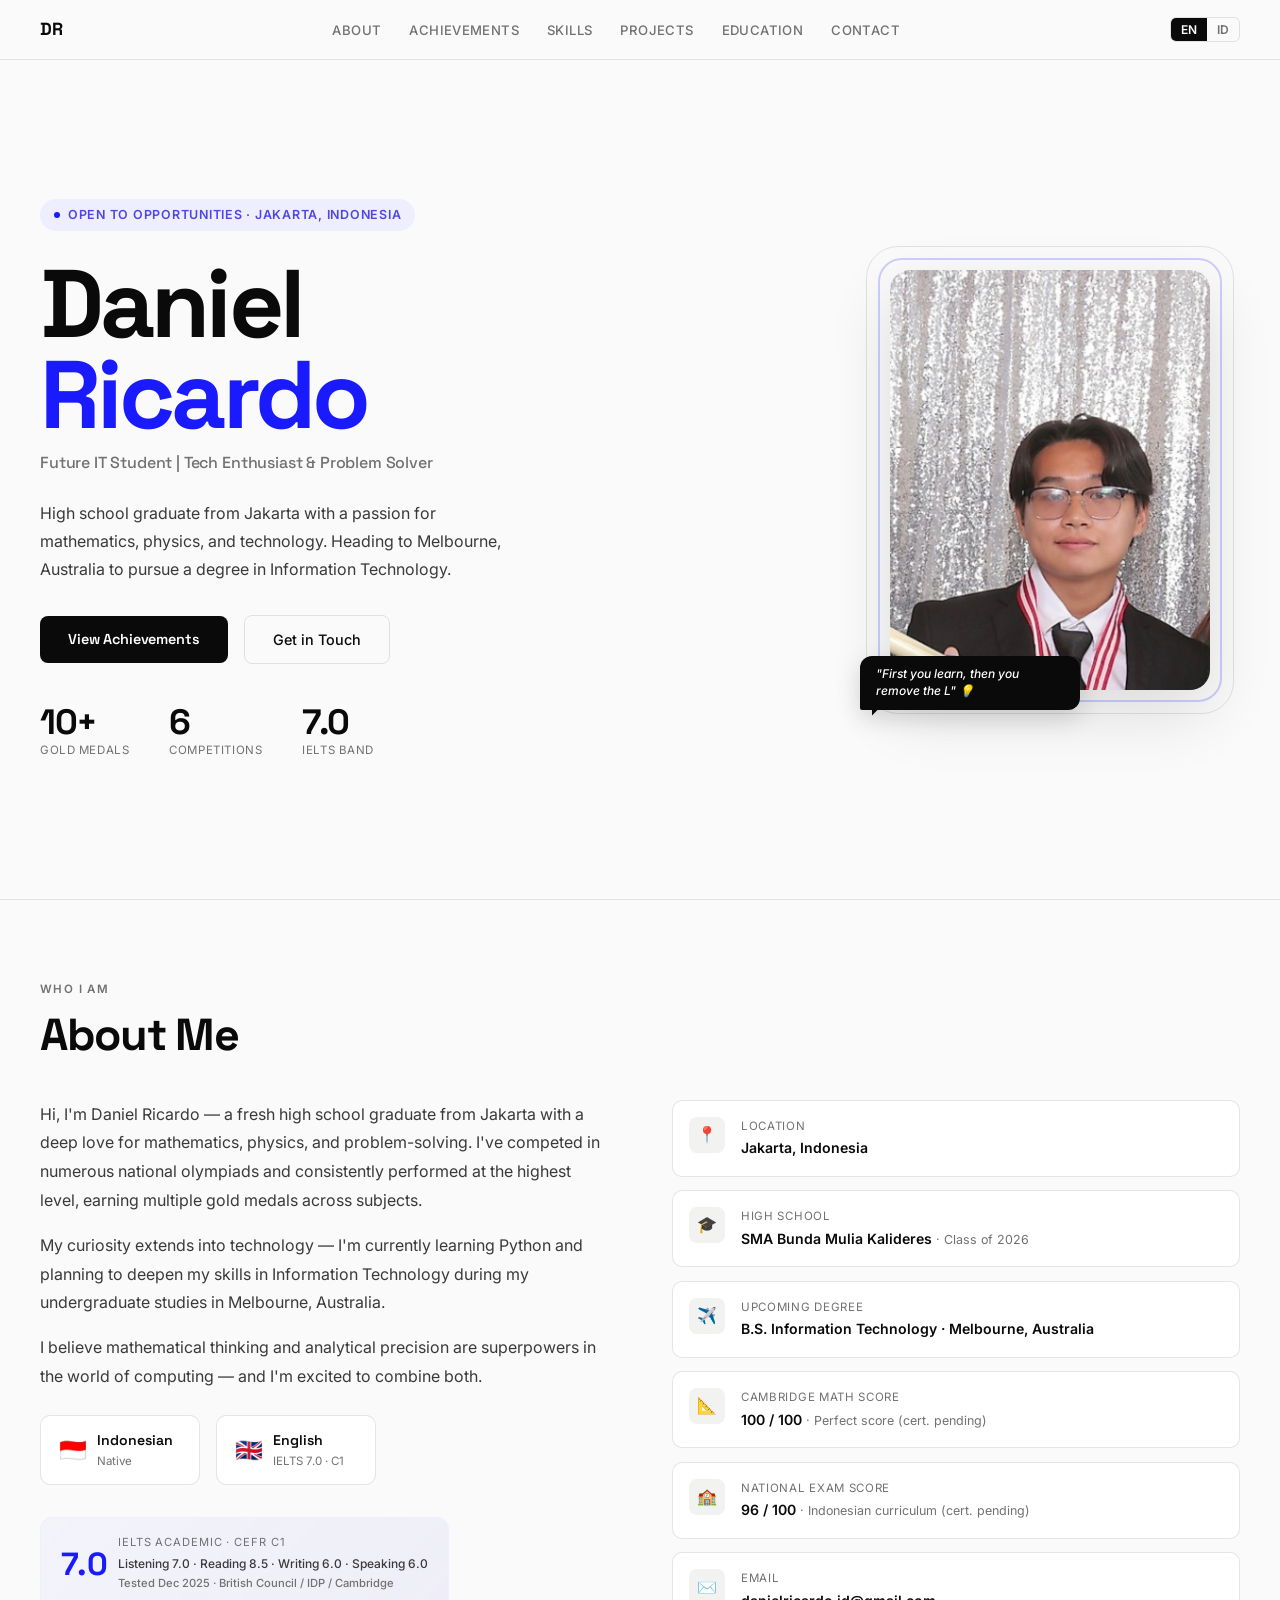
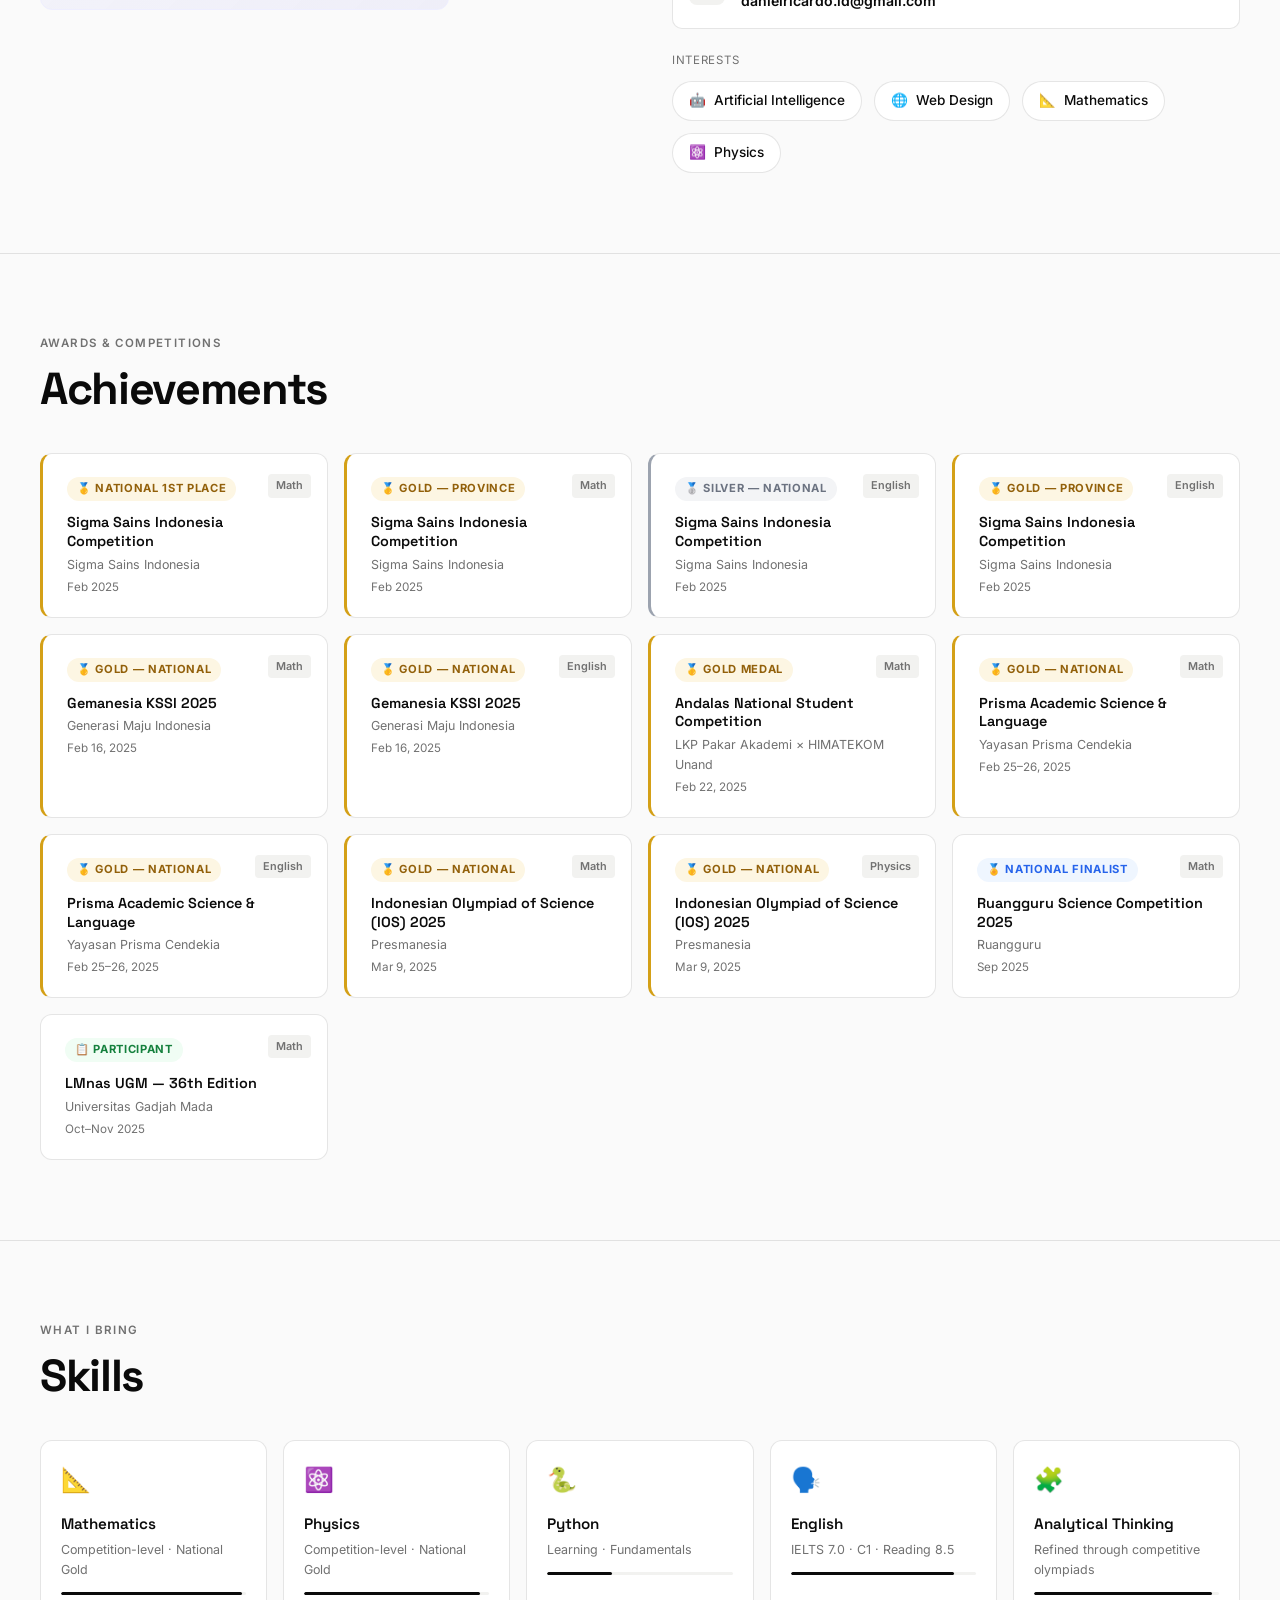
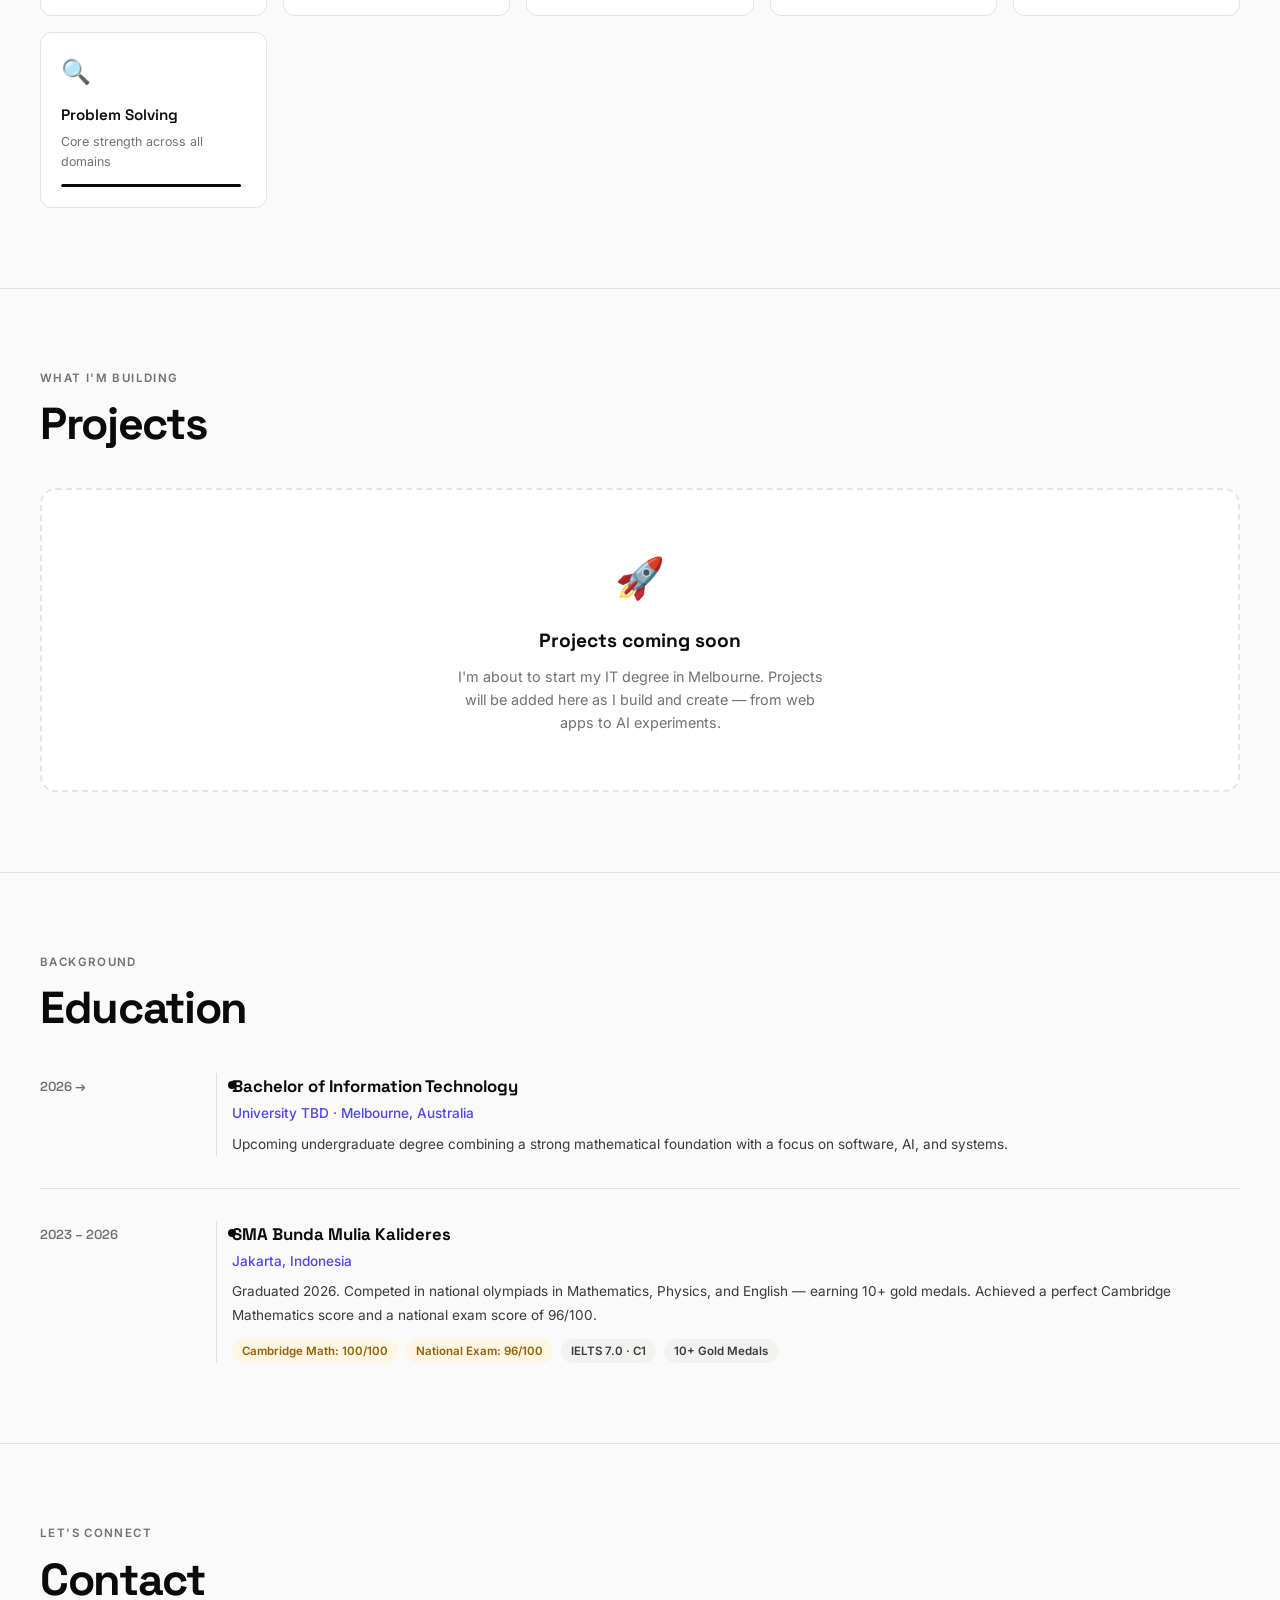
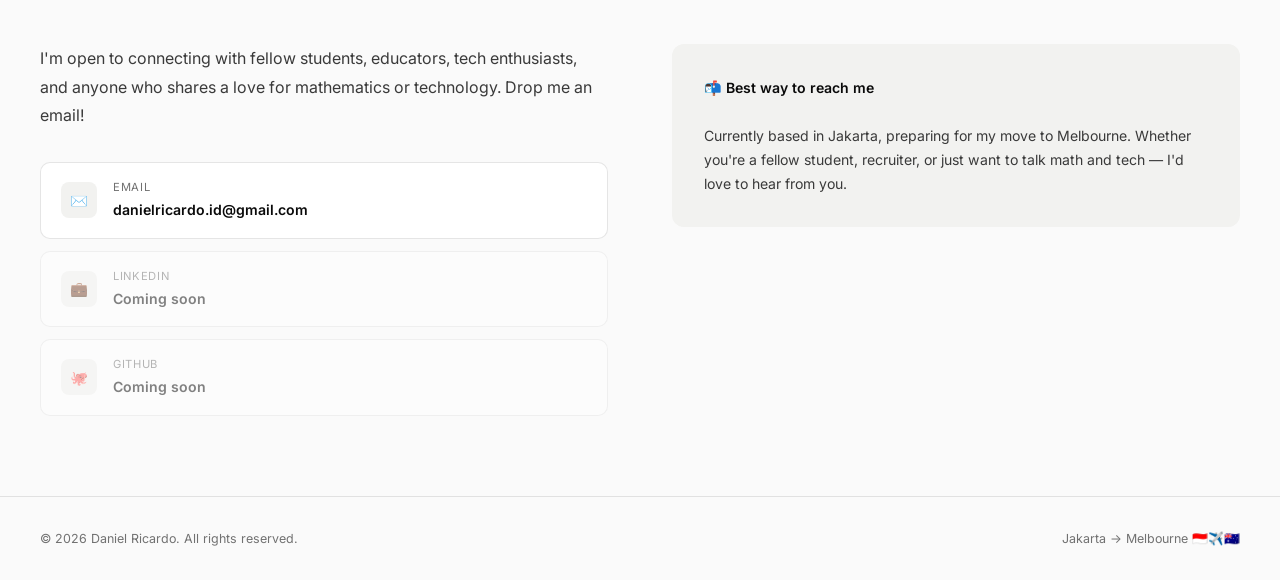
==== index.html @ 6e15fc08 "Add files via upload" ====
<!DOCTYPE html>
<html lang="en">
<head>
<meta charset="UTF-8"/>
<meta name="viewport" content="width=device-width, initial-scale=1.0"/>
<title>Daniel Ricardo — Portfolio</title>
<link href="https://fonts.googleapis.com/css2?family=Space+Grotesk:wght@400;500;600;700&family=Inter:wght@300;400;500&display=swap" rel="stylesheet"/>
<style>
*{margin:0;padding:0;box-sizing:border-box}
:root{
  --ink:#0a0a0a;--ink2:#3a3a3a;--ink3:#717171;
  --bg:#fafafa;--surface:#ffffff;--surface2:#f2f2f0;
  --accent:#1a1aff;--accent2:#4f46e5;--accent-light:#eeeeff;
  --gold:#d4a017;--gold-light:#fdf6e3;
  --border:rgba(0,0,0,0.1);
  --ff-display:"Space Grotesk",sans-serif;
  --ff-body:"Inter",sans-serif;
}
html{scroll-behavior:smooth}
body{font-family:var(--ff-body);background:var(--bg);color:var(--ink);line-height:1.6;overflow-x:hidden}
nav{position:sticky;top:0;z-index:100;background:rgba(250,250,250,0.92);backdrop-filter:blur(12px);border-bottom:1px solid var(--border);display:flex;align-items:center;justify-content:space-between;padding:0 2.5rem;height:60px;}
.nav-brand{font-family:var(--ff-display);font-weight:700;font-size:1.1rem;letter-spacing:-0.02em;color:var(--ink)}
.nav-links{display:flex;gap:1.75rem;list-style:none}
.nav-links a{font-size:0.82rem;font-weight:500;color:var(--ink3);text-decoration:none;letter-spacing:0.03em;text-transform:uppercase;transition:color .2s}
.nav-links a:hover{color:var(--accent)}
.lang-toggle{display:flex;border:1px solid var(--border);border-radius:6px;overflow:hidden}
.lang-btn{padding:4px 10px;font-size:0.75rem;font-weight:600;cursor:pointer;border:none;background:transparent;color:var(--ink3);transition:all .2s;font-family:var(--ff-body)}
.lang-btn.active{background:var(--ink);color:#fff}
.hero{min-height:calc(100vh - 60px);display:grid;grid-template-columns:1fr 380px;align-items:center;gap:4rem;padding:4rem 2.5rem;border-bottom:1px solid var(--border);position:relative;overflow:hidden;}
.hero-left{display:flex;flex-direction:column;justify-content:center}
.hero-tag{display:inline-flex;align-items:center;gap:8px;background:var(--accent-light);color:var(--accent2);font-size:0.78rem;font-weight:600;letter-spacing:0.06em;text-transform:uppercase;padding:6px 14px;border-radius:100px;margin-bottom:1.75rem;width:fit-content;}
.hero-tag::before{content:"";width:6px;height:6px;background:var(--accent);border-radius:50%}
h1.hero-name{font-family:var(--ff-display);font-weight:700;font-size:clamp(3rem,8vw,6rem);line-height:0.95;letter-spacing:-0.04em;color:var(--ink);margin-bottom:0.5rem;}
h1.hero-name span{color:var(--accent)}
.hero-tagline{font-family:var(--ff-display);font-size:1rem;font-weight:500;color:var(--ink3);margin-bottom:1.5rem;letter-spacing:-0.01em;}
.hero-desc{max-width:480px;font-size:1rem;color:var(--ink2);line-height:1.75;margin-bottom:2rem}
.hero-cta{display:flex;gap:1rem;flex-wrap:wrap;align-items:center;margin-bottom:2.5rem}
.btn-primary{background:var(--ink);color:#fff;padding:12px 28px;border-radius:8px;text-decoration:none;font-weight:600;font-size:0.9rem;font-family:var(--ff-display);letter-spacing:-0.01em;transition:all .2s;}
.btn-primary:hover{background:var(--accent);transform:translateY(-1px)}
.btn-ghost{color:var(--ink);padding:12px 28px;border-radius:8px;text-decoration:none;font-weight:500;font-size:0.9rem;border:1px solid var(--border);transition:all .2s;}
.btn-ghost:hover{border-color:var(--ink);transform:translateY(-1px)}
.hero-stats{display:flex;gap:2.5rem}
.stat-num{font-family:var(--ff-display);font-size:2.2rem;font-weight:700;letter-spacing:-0.04em;line-height:1;color:var(--ink)}
.stat-label{font-size:0.72rem;color:var(--ink3);letter-spacing:0.05em;text-transform:uppercase;margin-top:2px}
.hero-right{display:flex;justify-content:center;align-items:center}
.hero-photo-wrap{position:relative;width:320px;height:420px;}
.hero-photo-wrap::before{content:"";position:absolute;inset:-12px;border:2px solid var(--accent);border-radius:24px;opacity:0.2;}
.hero-photo-wrap::after{content:"";position:absolute;inset:-24px;border:1px solid var(--border);border-radius:32px;}
.hero-photo{width:100%;height:100%;object-fit:cover;object-position:center top;border-radius:20px;display:block;box-shadow:0 24px 64px rgba(0,0,0,0.12);}
.fun-fact-bubble{position:absolute;bottom:-20px;left:-30px;background:var(--ink);color:#fff;font-size:0.75rem;font-weight:500;font-style:italic;padding:10px 16px;border-radius:12px;border-bottom-left-radius:2px;max-width:220px;line-height:1.4;box-shadow:0 8px 24px rgba(0,0,0,0.15);z-index:2;}
.fun-fact-bubble::after{content:"";position:absolute;bottom:-6px;left:12px;width:12px;height:12px;background:var(--ink);clip-path:polygon(0 0,100% 0,0 100%);}
section{padding:5rem 2.5rem;border-bottom:1px solid var(--border)}
.sec-eyebrow{font-size:0.72rem;font-weight:600;letter-spacing:0.12em;text-transform:uppercase;color:var(--ink3);margin-bottom:0.75rem}
.sec-title{font-family:var(--ff-display);font-size:clamp(1.8rem,4vw,2.8rem);font-weight:700;letter-spacing:-0.03em;line-height:1.1;color:var(--ink);margin-bottom:2.5rem}
.about-grid{display:grid;grid-template-columns:1fr 1fr;gap:4rem;align-items:start}
.about-text p{color:var(--ink2);line-height:1.8;margin-bottom:1rem}
.about-text p:last-child{margin-bottom:0}
.about-facts{display:flex;flex-direction:column;gap:0.85rem}
.fact-row{display:flex;align-items:flex-start;gap:1rem;padding:1rem;background:var(--surface);border:1px solid var(--border);border-radius:10px}
.fact-icon{width:36px;height:36px;background:var(--surface2);border-radius:8px;display:flex;align-items:center;justify-content:center;flex-shrink:0;font-size:1rem}
.fact-label{font-size:0.72rem;color:var(--ink3);text-transform:uppercase;letter-spacing:0.06em;margin-bottom:2px}
.fact-value{font-weight:600;font-size:0.88rem;color:var(--ink)}
.fact-value small{font-weight:400;color:var(--ink3);font-size:0.78rem}
.lang-grid{display:flex;gap:1rem;flex-wrap:wrap;margin-top:1.5rem}
.lang-chip{display:flex;align-items:center;gap:10px;background:var(--surface);border:1px solid var(--border);border-radius:10px;padding:0.85rem 1.1rem;min-width:160px;}
.lang-flag{font-size:1.4rem}
.lang-name{font-family:var(--ff-display);font-weight:600;font-size:0.88rem;color:var(--ink)}
.lang-level{font-size:0.72rem;color:var(--ink3)}
.ielts-badge{display:inline-flex;align-items:center;gap:10px;background:linear-gradient(135deg,#1a1aff08,#4f46e510);border:1px solid var(--accent-light);border-radius:12px;padding:1rem 1.25rem;margin-top:0.5rem;}
.ielts-score{font-family:var(--ff-display);font-size:2rem;font-weight:700;color:var(--accent);line-height:1}
.ielts-label{font-size:0.7rem;text-transform:uppercase;letter-spacing:0.08em;color:var(--ink3);margin-bottom:2px}
.ielts-breakdown{font-size:0.75rem;color:var(--ink2);font-weight:500}
.ach-grid{display:grid;grid-template-columns:repeat(auto-fill,minmax(280px,1fr));gap:1rem}
.ach-card{background:var(--surface);border:1px solid var(--border);border-radius:12px;padding:1.25rem 1.5rem;position:relative;overflow:hidden;transition:all .2s;}
.ach-card:hover{border-color:var(--ink);transform:translateY(-2px);box-shadow:0 8px 24px rgba(0,0,0,0.06)}
.ach-card.gold{border-left:3px solid var(--gold)}
.ach-card.silver{border-left:3px solid #9ca3af}
.ach-medal{display:inline-flex;align-items:center;gap:6px;font-size:0.7rem;font-weight:700;letter-spacing:0.06em;text-transform:uppercase;padding:3px 10px;border-radius:100px;margin-bottom:0.75rem;}
.medal-gold{background:var(--gold-light);color:#92600a}
.medal-silver{background:#f3f4f6;color:#6b7280}
.medal-finalist{background:#eff6ff;color:#2563eb}
.medal-participant{background:#f0fdf4;color:#15803d}
.ach-title{font-family:var(--ff-display);font-weight:600;font-size:0.9rem;color:var(--ink);margin-bottom:0.25rem;line-height:1.3}
.ach-org{font-size:0.78rem;color:var(--ink3);margin-bottom:0.2rem}
.ach-date{font-size:0.73rem;color:var(--ink3)}
.ach-subject{position:absolute;right:1rem;top:1.25rem;font-size:0.68rem;font-weight:600;color:var(--ink3);background:var(--surface2);padding:3px 8px;border-radius:4px;}
.skills-grid{display:grid;grid-template-columns:repeat(auto-fill,minmax(200px,1fr));gap:1rem}
.skill-card{background:var(--surface);border:1px solid var(--border);border-radius:12px;padding:1.25rem;transition:all .2s}
.skill-card:hover{border-color:var(--ink);transform:translateY(-1px)}
.skill-icon{font-size:1.5rem;margin-bottom:0.75rem}
.skill-name{font-family:var(--ff-display);font-weight:600;font-size:0.95rem;color:var(--ink);margin-bottom:0.25rem}
.skill-level{font-size:0.78rem;color:var(--ink3);margin-bottom:0.75rem}
.skill-bar{height:3px;background:var(--surface2);border-radius:2px;overflow:hidden}
.skill-fill{height:100%;border-radius:2px;background:var(--ink)}
.interests-grid{display:flex;flex-wrap:wrap;gap:0.75rem}
.interest-chip{display:flex;align-items:center;gap:8px;background:var(--surface);border:1px solid var(--border);border-radius:100px;padding:8px 16px;font-size:0.85rem;font-weight:500;color:var(--ink);transition:all .2s;}
.interest-chip:hover{border-color:var(--accent);color:var(--accent);background:var(--accent-light)}
.projects-placeholder{background:var(--surface);border:2px dashed var(--border);border-radius:16px;padding:3.5rem;text-align:center;}
.proj-icon{font-size:2.5rem;margin-bottom:1rem}
.proj-coming{font-family:var(--ff-display);font-size:1.2rem;font-weight:700;color:var(--ink);margin-bottom:0.5rem}
.proj-sub{font-size:0.9rem;color:var(--ink3);max-width:380px;margin:0 auto}
.timeline{display:flex;flex-direction:column}
.tl-item{display:grid;grid-template-columns:160px 1fr;gap:0 2rem;padding:2rem 0;border-bottom:1px solid var(--border)}
.tl-item:first-child{padding-top:0}
.tl-item:last-child{border-bottom:none;padding-bottom:0}
.tl-year{font-family:var(--ff-display);font-size:0.82rem;font-weight:600;color:var(--ink3);padding-top:3px}
.tl-dot{width:8px;height:8px;background:var(--ink);border-radius:50%;position:absolute;left:-4px;top:8px}
.tl-content{position:relative}
.tl-content::before{content:"";position:absolute;left:-16px;top:0;bottom:0;width:1px;background:var(--border)}
.tl-heading{font-family:var(--ff-display);font-weight:700;font-size:1.05rem;color:var(--ink);margin-bottom:0.2rem}
.tl-sub{font-size:0.85rem;color:var(--accent2);font-weight:500;margin-bottom:0.5rem}
.tl-desc{font-size:0.85rem;color:var(--ink2);line-height:1.7}
.tl-badges{display:flex;flex-wrap:wrap;gap:0.5rem;margin-top:0.75rem}
.tl-badge{font-size:0.72rem;font-weight:600;padding:3px 10px;border-radius:100px;background:var(--surface2);color:var(--ink2);}
.tl-badge.highlight{background:var(--gold-light);color:#92600a}
.contact-inner{display:grid;grid-template-columns:1fr 1fr;gap:4rem;align-items:start}
.contact-lede{font-size:1rem;color:var(--ink2);line-height:1.8;margin-bottom:2rem}
.contact-links{display:flex;flex-direction:column;gap:0.75rem}
.contact-link{display:flex;align-items:center;gap:1rem;padding:1rem 1.25rem;background:var(--surface);border:1px solid var(--border);border-radius:10px;text-decoration:none;color:var(--ink);transition:all .2s;}
.contact-link:hover{border-color:var(--ink);transform:translateX(4px)}
.contact-link.disabled{opacity:0.5;cursor:default;pointer-events:none}
.cl-icon{width:36px;height:36px;background:var(--surface2);border-radius:8px;display:flex;align-items:center;justify-content:center;font-size:0.9rem;flex-shrink:0}
.cl-label{font-size:0.7rem;text-transform:uppercase;letter-spacing:0.06em;color:var(--ink3);margin-bottom:2px}
.cl-value{font-weight:600;font-size:0.88rem}
.contact-note{background:var(--surface2);border-radius:12px;padding:2rem;font-size:0.88rem;color:var(--ink2);line-height:1.7}
.contact-note strong{color:var(--ink);font-weight:600}
footer{padding:2rem 2.5rem;display:flex;align-items:center;justify-content:space-between}
.footer-copy{font-size:0.78rem;color:var(--ink3)}
@media(max-width:900px){.hero{grid-template-columns:1fr;padding:3rem 1.5rem 4rem}.hero-right{display:none}.about-grid,.contact-inner{grid-template-columns:1fr;gap:2rem}.tl-item{grid-template-columns:1fr;gap:0.25rem}.tl-content::before{display:none}}
@media(max-width:600px){nav{padding:0 1.25rem}.nav-links{display:none}section{padding:3rem 1.25rem}.hero{padding:2.5rem 1.25rem 3rem}.hero-stats{gap:1.5rem}}
</style>
</head>
<body>
<nav>
  <span class="nav-brand">DR</span>
  <ul class="nav-links">
    <li><a href="#about" data-en="About" data-id="Tentang">About</a></li>
    <li><a href="#achievements" data-en="Achievements" data-id="Prestasi">Achievements</a></li>
    <li><a href="#skills" data-en="Skills" data-id="Keahlian">Skills</a></li>
    <li><a href="#projects" data-en="Projects" data-id="Proyek">Projects</a></li>
    <li><a href="#education" data-en="Education" data-id="Pendidikan">Education</a></li>
    <li><a href="#contact" data-en="Contact" data-id="Kontak">Contact</a></li>
  </ul>
  <div class="lang-toggle">
    <button class="lang-btn active" onclick="setLang('en')">EN</button>
    <button class="lang-btn" onclick="setLang('id')">ID</button>
  </div>
</nav>

<section class="hero" id="home">
  <div class="hero-left">
    <div class="hero-tag" data-en="Open to opportunities · Jakarta, Indonesia" data-id="Terbuka untuk peluang · Jakarta, Indonesia">Open to opportunities · Jakarta, Indonesia</div>
    <h1 class="hero-name">Daniel<br><span>Ricardo</span></h1>
    <p class="hero-tagline" data-en="Future IT Student | Tech Enthusiast &amp; Problem Solver" data-id="Calon Mahasiswa IT | Pecinta Teknologi &amp; Pemecah Masalah">Future IT Student | Tech Enthusiast &amp; Problem Solver</p>
    <p class="hero-desc" data-en="High school graduate from Jakarta with a passion for mathematics, physics, and technology. Heading to Melbourne, Australia to pursue a degree in Information Technology." data-id="Lulusan SMA dari Jakarta dengan semangat tinggi di bidang matematika, fisika, dan teknologi. Akan melanjutkan studi ke Melbourne, Australia dalam bidang Teknologi Informasi.">High school graduate from Jakarta with a passion for mathematics, physics, and technology. Heading to Melbourne, Australia to pursue a degree in Information Technology.</p>
    <div class="hero-cta">
      <a href="#achievements" class="btn-primary" data-en="View Achievements" data-id="Lihat Prestasi">View Achievements</a>
      <a href="#contact" class="btn-ghost" data-en="Get in Touch" data-id="Hubungi Saya">Get in Touch</a>
    </div>
    <div class="hero-stats">
      <div class="stat-item">
        <div class="stat-num">10+</div>
        <div class="stat-label" data-en="Gold Medals" data-id="Medali Emas">Gold Medals</div>
      </div>
      <div class="stat-item">
        <div class="stat-num">6</div>
        <div class="stat-label" data-en="Competitions" data-id="Kompetisi">Competitions</div>
      </div>
      <div class="stat-item">
        <div class="stat-num">7.0</div>
        <div class="stat-label">IELTS Band</div>
      </div>
    </div>
  </div>
  <div class="hero-right">
    <div class="hero-photo-wrap">
      <img class="hero-photo" src="[data-uri]" alt="Daniel Ricardo"/>
      <div class="fun-fact-bubble">"First you learn, then you remove the L" 💡</div>
    </div>
  </div>
</section>

<section id="about">
  <div class="sec-eyebrow" data-en="Who I Am" data-id="Siapa Saya">Who I Am</div>
  <div class="sec-title" data-en="About Me" data-id="Tentang Saya">About Me</div>
  <div class="about-grid">
    <div>
      <div class="about-text">
        <p data-en="Hi, I'm Daniel Ricardo — a fresh high school graduate from Jakarta with a deep love for mathematics, physics, and problem-solving. I've competed in numerous national olympiads and consistently performed at the highest level, earning multiple gold medals across subjects." data-id="Halo, saya Daniel Ricardo — lulusan SMA asal Jakarta dengan kecintaan mendalam terhadap matematika, fisika, dan pemecahan masalah. Saya telah berkompetisi di berbagai olimpiade nasional dan secara konsisten tampil di level tertinggi, meraih berbagai medali emas di berbagai bidang.">Hi, I'm Daniel Ricardo — a fresh high school graduate from Jakarta with a deep love for mathematics, physics, and problem-solving. I've competed in numerous national olympiads and consistently performed at the highest level, earning multiple gold medals across subjects.</p>
        <p data-en="My curiosity extends into technology — I'm currently learning Python and planning to deepen my skills in Information Technology during my undergraduate studies in Melbourne, Australia." data-id="Keingintahuan saya meluas ke bidang teknologi — saya sedang mempelajari Python dan berencana untuk memperdalam kemampuan di bidang Teknologi Informasi selama studi sarjana di Melbourne, Australia.">My curiosity extends into technology — I'm currently learning Python and planning to deepen my skills in Information Technology during my undergraduate studies in Melbourne, Australia.</p>
        <p data-en="I believe mathematical thinking and analytical precision are superpowers in the world of computing — and I'm excited to combine both." data-id="Saya percaya bahwa pemikiran matematis dan ketepatan analitis adalah kekuatan super di dunia komputasi — dan saya sangat antusias untuk menggabungkan keduanya.">I believe mathematical thinking and analytical precision are superpowers in the world of computing — and I'm excited to combine both.</p>
      </div>
      <div class="lang-grid">
        <div class="lang-chip">
          <span class="lang-flag">🇮🇩</span>
          <div>
            <div class="lang-name" data-en="Indonesian" data-id="Bahasa Indonesia">Indonesian</div>
            <div class="lang-level" data-en="Native" data-id="Bahasa Ibu">Native</div>
          </div>
        </div>
        <div class="lang-chip">
          <span class="lang-flag">🇬🇧</span>
          <div>
            <div class="lang-name">English</div>
            <div class="lang-level">IELTS 7.0 · C1</div>
          </div>
        </div>
      </div>
      <div style="margin-top:1.5rem">
        <div class="ielts-badge">
          <div class="ielts-score">7.0</div>
          <div>
            <div class="ielts-label">IELTS Academic · CEFR C1</div>
            <div class="ielts-breakdown">Listening 7.0 · Reading 8.5 · Writing 6.0 · Speaking 6.0</div>
            <div class="ielts-breakdown" style="color:var(--ink3);margin-top:2px;font-size:0.7rem">Tested Dec 2025 · British Council / IDP / Cambridge</div>
          </div>
        </div>
      </div>
    </div>
    <div class="about-facts">
      <div class="fact-row">
        <div class="fact-icon">📍</div>
        <div>
          <div class="fact-label" data-en="Location" data-id="Lokasi">Location</div>
          <div class="fact-value">Jakarta, Indonesia</div>
        </div>
      </div>
      <div class="fact-row">
        <div class="fact-icon">🎓</div>
        <div>
          <div class="fact-label" data-en="High School" data-id="Sekolah Menengah">High School</div>
          <div class="fact-value">SMA Bunda Mulia Kalideres <small>· Class of 2026</small></div>
        </div>
      </div>
      <div class="fact-row">
        <div class="fact-icon">✈️</div>
        <div>
          <div class="fact-label" data-en="Upcoming Degree" data-id="Studi Berikutnya">Upcoming Degree</div>
          <div class="fact-value" data-en="B.S. Information Technology · Melbourne, Australia" data-id="S1 Teknologi Informasi · Melbourne, Australia">B.S. Information Technology · Melbourne, Australia</div>
        </div>
      </div>
      <div class="fact-row">
        <div class="fact-icon">📐</div>
        <div>
          <div class="fact-label" data-en="Cambridge Math Score" data-id="Nilai Cambridge Math">Cambridge Math Score</div>
          <div class="fact-value">100 / 100 <small>· Perfect score (cert. pending)</small></div>
        </div>
      </div>
      <div class="fact-row">
        <div class="fact-icon">🏫</div>
        <div>
          <div class="fact-label" data-en="National Exam Score" data-id="Nilai Ujian Nasional">National Exam Score</div>
          <div class="fact-value">96 / 100 <small>· Indonesian curriculum (cert. pending)</small></div>
        </div>
      </div>
      <div class="fact-row">
        <div class="fact-icon">✉️</div>
        <div>
          <div class="fact-label">Email</div>
          <div class="fact-value">danielricardo.id@gmail.com</div>
        </div>
      </div>
      <div style="margin-top:0.5rem">
        <div class="fact-label" style="margin-bottom:0.75rem" data-en="Interests" data-id="Minat">Interests</div>
        <div class="interests-grid">
          <div class="interest-chip">🤖 <span data-en="Artificial Intelligence" data-id="Kecerdasan Buatan">Artificial Intelligence</span></div>
          <div class="interest-chip">🌐 <span data-en="Web Design" data-id="Desain Web">Web Design</span></div>
          <div class="interest-chip">📐 <span data-en="Mathematics" data-id="Matematika">Mathematics</span></div>
          <div class="interest-chip">⚛️ <span data-en="Physics" data-id="Fisika">Physics</span></div>
        </div>
      </div>
    </div>
  </div>
</section>

<section id="achievements">
  <div class="sec-eyebrow" data-en="Awards &amp; Competitions" data-id="Penghargaan &amp; Kompetisi">Awards &amp; Competitions</div>
  <div class="sec-title" data-en="Achievements" data-id="Prestasi">Achievements</div>
  <div class="ach-grid">
    <div class="ach-card gold"><div class="ach-subject">Math</div><div class="ach-medal medal-gold" data-en="🥇 National 1st Place" data-id="🥇 Juara 1 Nasional">🥇 National 1st Place</div><div class="ach-title" data-en="Sigma Sains Indonesia Competition" data-id="Kompetisi Sigma Sains Indonesia">Sigma Sains Indonesia Competition</div><div class="ach-org">Sigma Sains Indonesia</div><div class="ach-date">Feb 2025</div></div>
    <div class="ach-card gold"><div class="ach-subject">Math</div><div class="ach-medal medal-gold" data-en="🥇 Gold — Province" data-id="🥇 Emas Provinsi">🥇 Gold — Province</div><div class="ach-title" data-en="Sigma Sains Indonesia Competition" data-id="Kompetisi Sigma Sains Indonesia">Sigma Sains Indonesia Competition</div><div class="ach-org">Sigma Sains Indonesia</div><div class="ach-date">Feb 2025</div></div>
    <div class="ach-card silver"><div class="ach-subject">English</div><div class="ach-medal medal-silver" data-en="🥈 Silver — National" data-id="🥈 Perak Nasional">🥈 Silver — National</div><div class="ach-title" data-en="Sigma Sains Indonesia Competition" data-id="Kompetisi Sigma Sains Indonesia">Sigma Sains Indonesia Competition</div><div class="ach-org">Sigma Sains Indonesia</div><div class="ach-date">Feb 2025</div></div>
    <div class="ach-card gold"><div class="ach-subject">English</div><div class="ach-medal medal-gold" data-en="🥇 Gold — Province" data-id="🥇 Emas Provinsi">🥇 Gold — Province</div><div class="ach-title" data-en="Sigma Sains Indonesia Competition" data-id="Kompetisi Sigma Sains Indonesia">Sigma Sains Indonesia Competition</div><div class="ach-org">Sigma Sains Indonesia</div><div class="ach-date">Feb 2025</div></div>
    <div class="ach-card gold"><div class="ach-subject">Math</div><div class="ach-medal medal-gold" data-en="🥇 Gold — National" data-id="🥇 Emas Nasional">🥇 Gold — National</div><div class="ach-title">Gemanesia KSSI 2025</div><div class="ach-org">Generasi Maju Indonesia</div><div class="ach-date">Feb 16, 2025</div></div>
    <div class="ach-card gold"><div class="ach-subject">English</div><div class="ach-medal medal-gold" data-en="🥇 Gold — National" data-id="🥇 Emas Nasional">🥇 Gold — National</div><div class="ach-title">Gemanesia KSSI 2025</div><div class="ach-org">Generasi Maju Indonesia</div><div class="ach-date">Feb 16, 2025</div></div>
    <div class="ach-card gold"><div class="ach-subject">Math</div><div class="ach-medal medal-gold" data-en="🥇 Gold Medal" data-id="🥇 Medali Emas">🥇 Gold Medal</div><div class="ach-title">Andalas National Student Competition</div><div class="ach-org">LKP Pakar Akademi × HIMATEKOM Unand</div><div class="ach-date">Feb 22, 2025</div></div>
    <div class="ach-card gold"><div class="ach-subject">Math</div><div class="ach-medal medal-gold" data-en="🥇 Gold — National" data-id="🥇 Emas Nasional">🥇 Gold — National</div><div class="ach-title" data-en="Prisma Academic Science &amp; Language" data-id="Kompetisi Akademik Sains &amp; Bahasa Prisma">Prisma Academic Science &amp; Language</div><div class="ach-org">Yayasan Prisma Cendekia</div><div class="ach-date">Feb 25–26, 2025</div></div>
    <div class="ach-card gold"><div class="ach-subject">English</div><div class="ach-medal medal-gold" data-en="🥇 Gold — National" data-id="🥇 Emas Nasional">🥇 Gold — National</div><div class="ach-title" data-en="Prisma Academic Science &amp; Language" data-id="Kompetisi Akademik Sains &amp; Bahasa Prisma">Prisma Academic Science &amp; Language</div><div class="ach-org">Yayasan Prisma Cendekia</div><div class="ach-date">Feb 25–26, 2025</div></div>
    <div class="ach-card gold"><div class="ach-subject">Math</div><div class="ach-medal medal-gold" data-en="🥇 Gold — National" data-id="🥇 Emas Nasional">🥇 Gold — National</div><div class="ach-title">Indonesian Olympiad of Science (IOS) 2025</div><div class="ach-org">Presmanesia</div><div class="ach-date">Mar 9, 2025</div></div>
    <div class="ach-card gold"><div class="ach-subject">Physics</div><div class="ach-medal medal-gold" data-en="🥇 Gold — National" data-id="🥇 Emas Nasional">🥇 Gold — National</div><div class="ach-title">Indonesian Olympiad of Science (IOS) 2025</div><div class="ach-org">Presmanesia</div><div class="ach-date">Mar 9, 2025</div></div>
    <div class="ach-card"><div class="ach-subject">Math</div><div class="ach-medal medal-finalist" data-en="🏅 National Finalist" data-id="🏅 Finalis Nasional">🏅 National Finalist</div><div class="ach-title" data-en="Ruangguru Science Competition 2025" data-id="Kompetisi Sains Ruangguru 2025">Ruangguru Science Competition 2025</div><div class="ach-org">Ruangguru</div><div class="ach-date">Sep 2025</div></div>
    <div class="ach-card"><div class="ach-subject">Math</div><div class="ach-medal medal-participant" data-en="📋 Participant" data-id="📋 Peserta">📋 Participant</div><div class="ach-title" data-en="LMnas UGM — 36th Edition" data-id="LMnas UGM — Edisi ke-36">LMnas UGM — 36th Edition</div><div class="ach-org">Universitas Gadjah Mada</div><div class="ach-date">Oct–Nov 2025</div></div>
  </div>
</section>

<section id="skills">
  <div class="sec-eyebrow" data-en="What I Bring" data-id="Yang Saya Tawarkan">What I Bring</div>
  <div class="sec-title" data-en="Skills" data-id="Keahlian">Skills</div>
  <div class="skills-grid">
    <div class="skill-card"><div class="skill-icon">📐</div><div class="skill-name" data-en="Mathematics" data-id="Matematika">Mathematics</div><div class="skill-level" data-en="Competition-level · National Gold" data-id="Level kompetisi · Emas Nasional">Competition-level · National Gold</div><div class="skill-bar"><div class="skill-fill" style="width:98%"></div></div></div>
    <div class="skill-card"><div class="skill-icon">⚛️</div><div class="skill-name" data-en="Physics" data-id="Fisika">Physics</div><div class="skill-level" data-en="Competition-level · National Gold" data-id="Level kompetisi · Emas Nasional">Competition-level · National Gold</div><div class="skill-bar"><div class="skill-fill" style="width:95%"></div></div></div>
    <div class="skill-card"><div class="skill-icon">🐍</div><div class="skill-name">Python</div><div class="skill-level" data-en="Learning · Fundamentals" data-id="Sedang belajar · Dasar">Learning · Fundamentals</div><div class="skill-bar"><div class="skill-fill" style="width:35%"></div></div></div>
    <div class="skill-card"><div class="skill-icon">🗣️</div><div class="skill-name">English</div><div class="skill-level">IELTS 7.0 · C1 · Reading 8.5</div><div class="skill-bar"><div class="skill-fill" style="width:88%"></div></div></div>
    <div class="skill-card"><div class="skill-icon">🧩</div><div class="skill-name" data-en="Analytical Thinking" data-id="Berpikir Analitis">Analytical Thinking</div><div class="skill-level" data-en="Refined through competitive olympiads" data-id="Diasah melalui olimpiade kompetitif">Refined through competitive olympiads</div><div class="skill-bar"><div class="skill-fill" style="width:96%"></div></div></div>
    <div class="skill-card"><div class="skill-icon">🔍</div><div class="skill-name" data-en="Problem Solving" data-id="Pemecahan Masalah">Problem Solving</div><div class="skill-level" data-en="Core strength across all domains" data-id="Kekuatan inti di semua bidang">Core strength across all domains</div><div class="skill-bar"><div class="skill-fill" style="width:97%"></div></div></div>
  </div>
</section>

<section id="projects">
  <div class="sec-eyebrow" data-en="What I'm Building" data-id="Yang Sedang Saya Bangun">What I'm Building</div>
  <div class="sec-title" data-en="Projects" data-id="Proyek">Projects</div>
  <div class="projects-placeholder">
    <div class="proj-icon">🚀</div>
    <div class="proj-coming" data-en="Projects coming soon" data-id="Proyek segera hadir">Projects coming soon</div>
    <p class="proj-sub" data-en="I'm about to start my IT degree in Melbourne. Projects will be added here as I build and create — from web apps to AI experiments." data-id="Saya akan segera memulai studi IT di Melbourne. Proyek-proyek akan ditambahkan di sini seiring saya membangun dan bereksperimen — dari aplikasi web hingga eksperimen AI.">I'm about to start my IT degree in Melbourne. Projects will be added here as I build and create — from web apps to AI experiments.</p>
  </div>
</section>

<section id="education">
  <div class="sec-eyebrow" data-en="Background" data-id="Latar Belakang">Background</div>
  <div class="sec-title" data-en="Education" data-id="Pendidikan">Education</div>
  <div class="timeline">
    <div class="tl-item">
      <div class="tl-year">2026 →</div>
      <div class="tl-content">
        <div class="tl-dot"></div>
        <div class="tl-heading" data-en="Bachelor of Information Technology" data-id="Sarjana Teknologi Informasi">Bachelor of Information Technology</div>
        <div class="tl-sub" data-en="University TBD · Melbourne, Australia" data-id="Universitas TBD · Melbourne, Australia">University TBD · Melbourne, Australia</div>
        <div class="tl-desc" data-en="Upcoming undergraduate degree combining a strong mathematical foundation with a focus on software, AI, and systems." data-id="Studi sarjana yang akan datang, menggabungkan fondasi matematika yang kuat dengan fokus pada perangkat lunak, AI, dan sistem.">Upcoming undergraduate degree combining a strong mathematical foundation with a focus on software, AI, and systems.</div>
      </div>
    </div>
    <div class="tl-item">
      <div class="tl-year">2023 – 2026</div>
      <div class="tl-content">
        <div class="tl-dot"></div>
        <div class="tl-heading">SMA Bunda Mulia Kalideres</div>
        <div class="tl-sub">Jakarta, Indonesia</div>
        <div class="tl-desc" data-en="Graduated 2026. Competed in national olympiads in Mathematics, Physics, and English — earning 10+ gold medals. Achieved a perfect Cambridge Mathematics score and a national exam score of 96/100." data-id="Lulus 2026. Berkompetisi di olimpiade nasional bidang Matematika, Fisika, dan Bahasa Inggris — meraih 10+ medali emas. Meraih nilai sempurna Cambridge Matematika dan nilai ujian nasional 96/100.">Graduated 2026. Competed in national olympiads in Mathematics, Physics, and English — earning 10+ gold medals. Achieved a perfect Cambridge Mathematics score and a national exam score of 96/100.</div>
        <div class="tl-badges">
          <span class="tl-badge highlight">Cambridge Math: 100/100</span>
          <span class="tl-badge highlight" data-en="National Exam: 96/100" data-id="Ujian Nasional: 96/100">National Exam: 96/100</span>
          <span class="tl-badge">IELTS 7.0 · C1</span>
          <span class="tl-badge" data-en="10+ Gold Medals" data-id="10+ Medali Emas">10+ Gold Medals</span>
        </div>
      </div>
    </div>
  </div>
</section>

<section id="contact">
  <div class="sec-eyebrow" data-en="Let's Connect" data-id="Mari Terhubung">Let's Connect</div>
  <div class="sec-title" data-en="Contact" data-id="Kontak">Contact</div>
  <div class="contact-inner">
    <div>
      <p class="contact-lede" data-en="I'm open to connecting with fellow students, educators, tech enthusiasts, and anyone who shares a love for mathematics or technology. Drop me an email!" data-id="Saya terbuka untuk terhubung dengan sesama pelajar, pendidik, penggemar teknologi, dan siapa pun yang memiliki kecintaan terhadap matematika atau teknologi. Kirimkan saya email!">I'm open to connecting with fellow students, educators, tech enthusiasts, and anyone who shares a love for mathematics or technology. Drop me an email!</p>
      <div class="contact-links">
        <a href="mailto:danielricardo.id@gmail.com" class="contact-link">
          <div class="cl-icon">✉️</div>
          <div><div class="cl-label">Email</div><div class="cl-value">danielricardo.id@gmail.com</div></div>
        </a>
        <div class="contact-link disabled">
          <div class="cl-icon">💼</div>
          <div><div class="cl-label">LinkedIn</div><div class="cl-value" data-en="Coming soon" data-id="Segera hadir">Coming soon</div></div>
        </div>
        <div class="contact-link disabled">
          <div class="cl-icon">🐙</div>
          <div><div class="cl-label">GitHub</div><div class="cl-value" data-en="Coming soon" data-id="Segera hadir">Coming soon</div></div>
        </div>
      </div>
    </div>
    <div class="contact-note">
      <strong data-en="📬 Best way to reach me" data-id="📬 Cara terbaik menghubungi saya">📬 Best way to reach me</strong><br/><br/>
      <span data-en="Currently based in Jakarta, preparing for my move to Melbourne. Whether you're a fellow student, recruiter, or just want to talk math and tech — I'd love to hear from you." data-id="Saat ini berdomisili di Jakarta, sedang mempersiapkan kepindahan ke Melbourne. Baik Anda sesama pelajar, rekruter, atau hanya ingin berbicara tentang matematika dan teknologi — saya senang mendengar dari Anda.">Currently based in Jakarta, preparing for my move to Melbourne. Whether you're a fellow student, recruiter, or just want to talk math and tech — I'd love to hear from you.</span>
    </div>
  </div>
</section>

<footer>
  <span class="footer-copy" id="footer-copy">© 2026 Daniel Ricardo. All rights reserved.</span>
  <span style="font-size:0.78rem;color:var(--ink3)">Jakarta → Melbourne 🇮🇩✈️🇦🇺</span>
</footer>

<script>
function setLang(lang){
  document.querySelectorAll(".lang-btn").forEach(b=>b.classList.toggle("active",b.textContent.toLowerCase()===lang));
  document.querySelectorAll("[data-en]").forEach(el=>{
    const txt=el.getAttribute("data-"+lang);
    if(txt) el.textContent=txt;
  });
  document.getElementById("footer-copy").textContent=
    lang==="id"?"© 2026 Daniel Ricardo. Hak cipta dilindungi.":"© 2026 Daniel Ricardo. All rights reserved.";
}
</script>
</body>
</html>
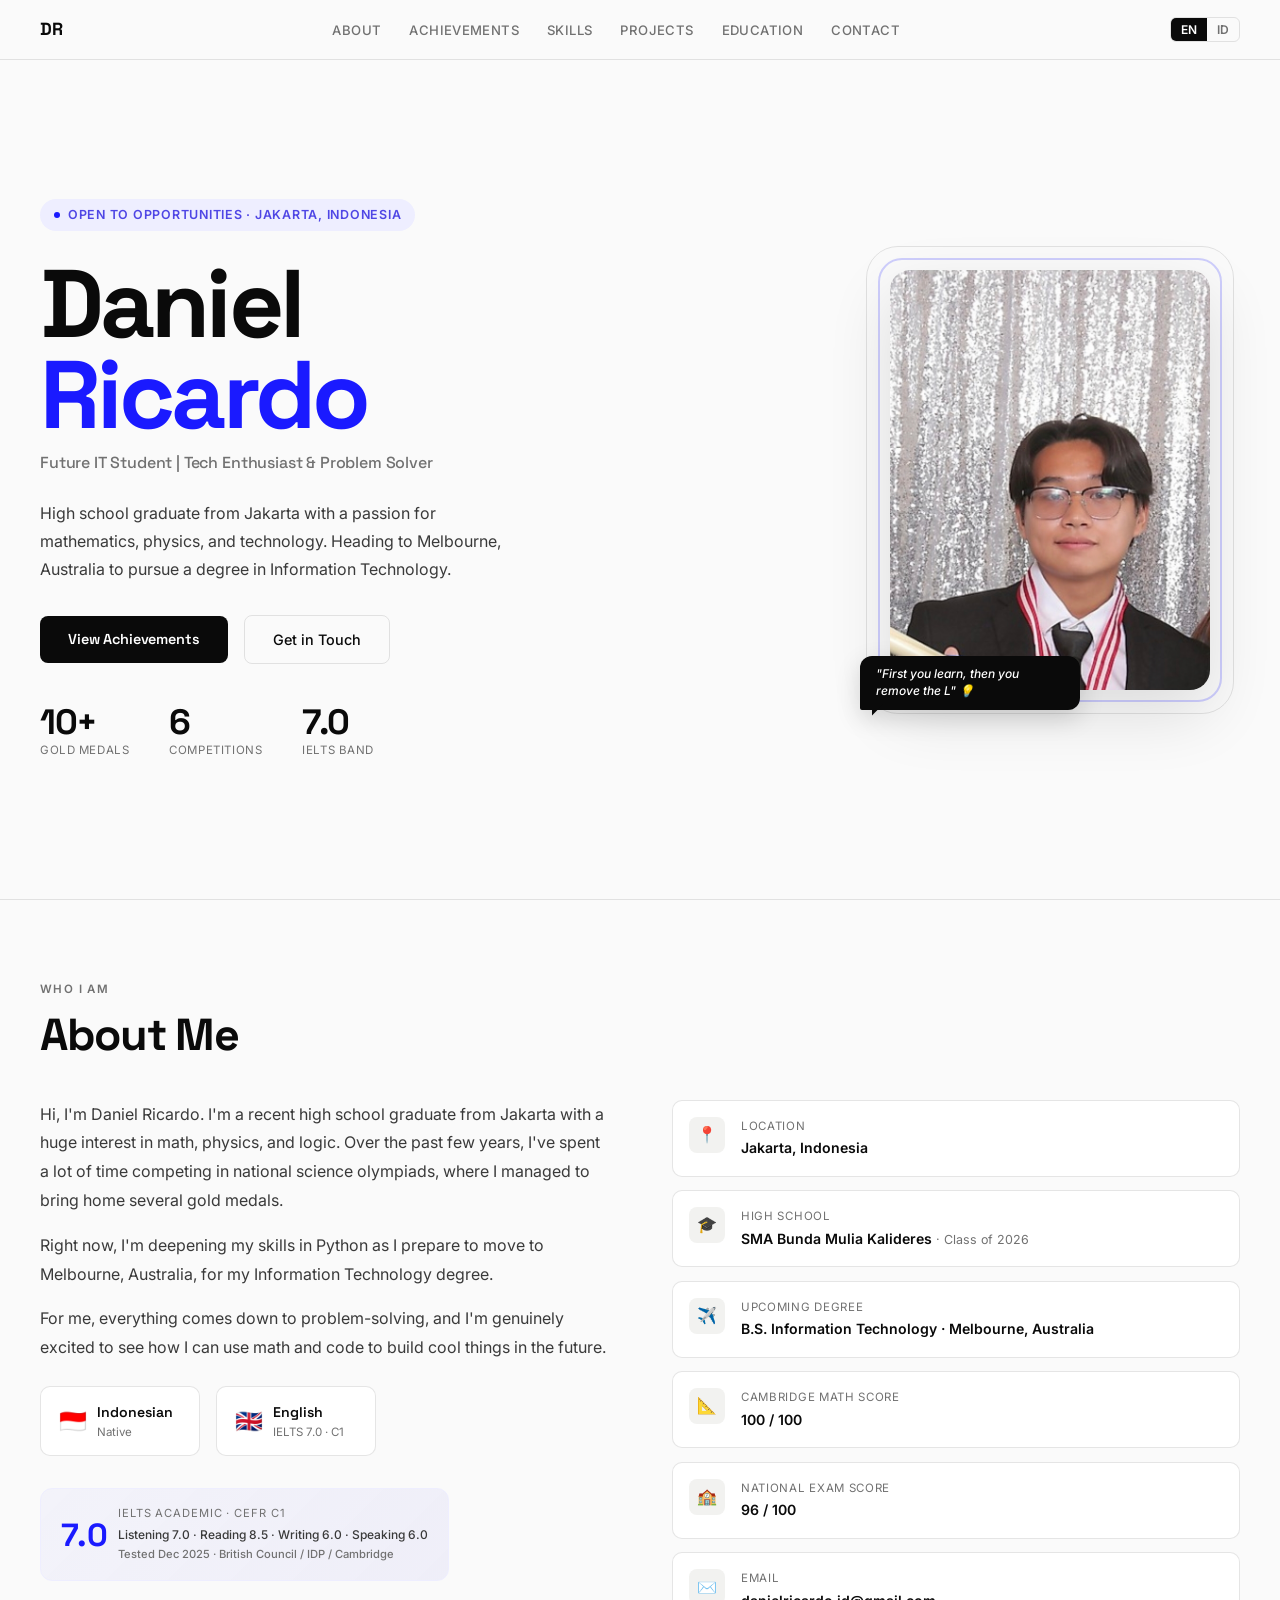
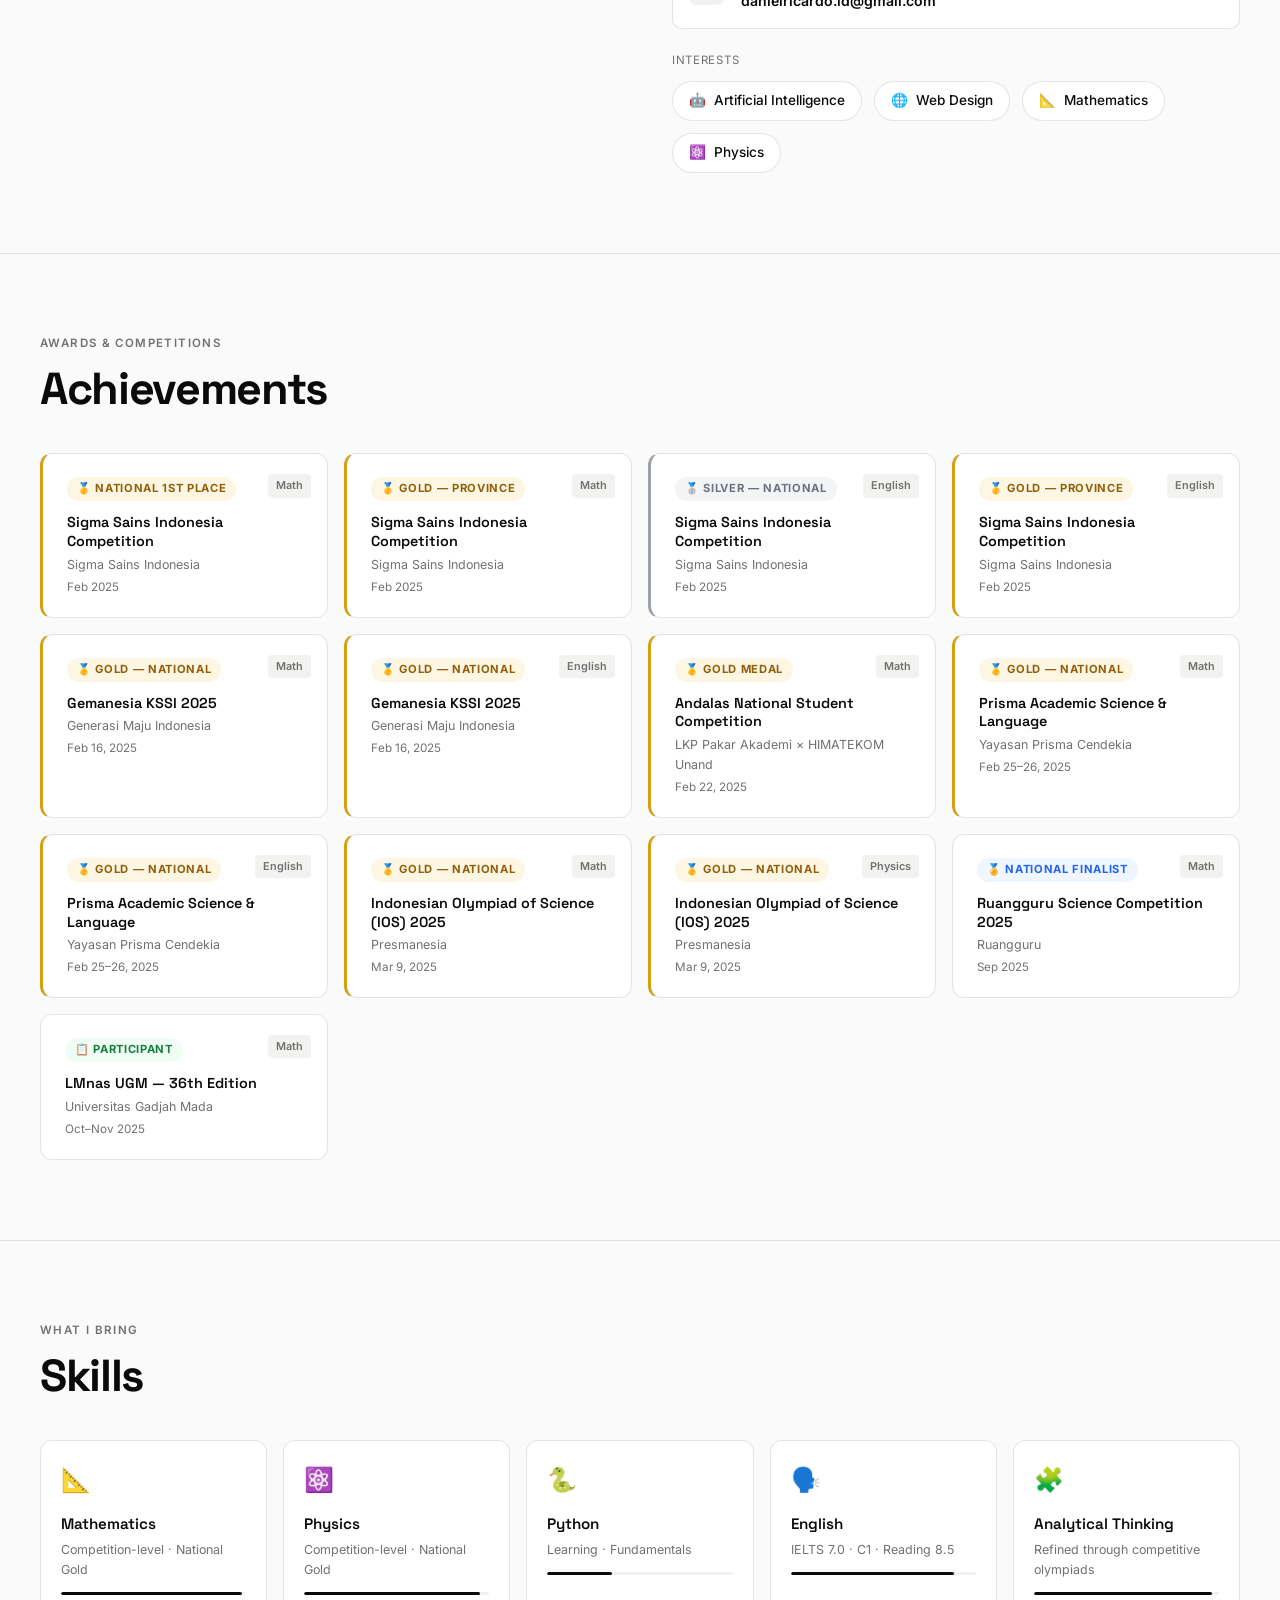
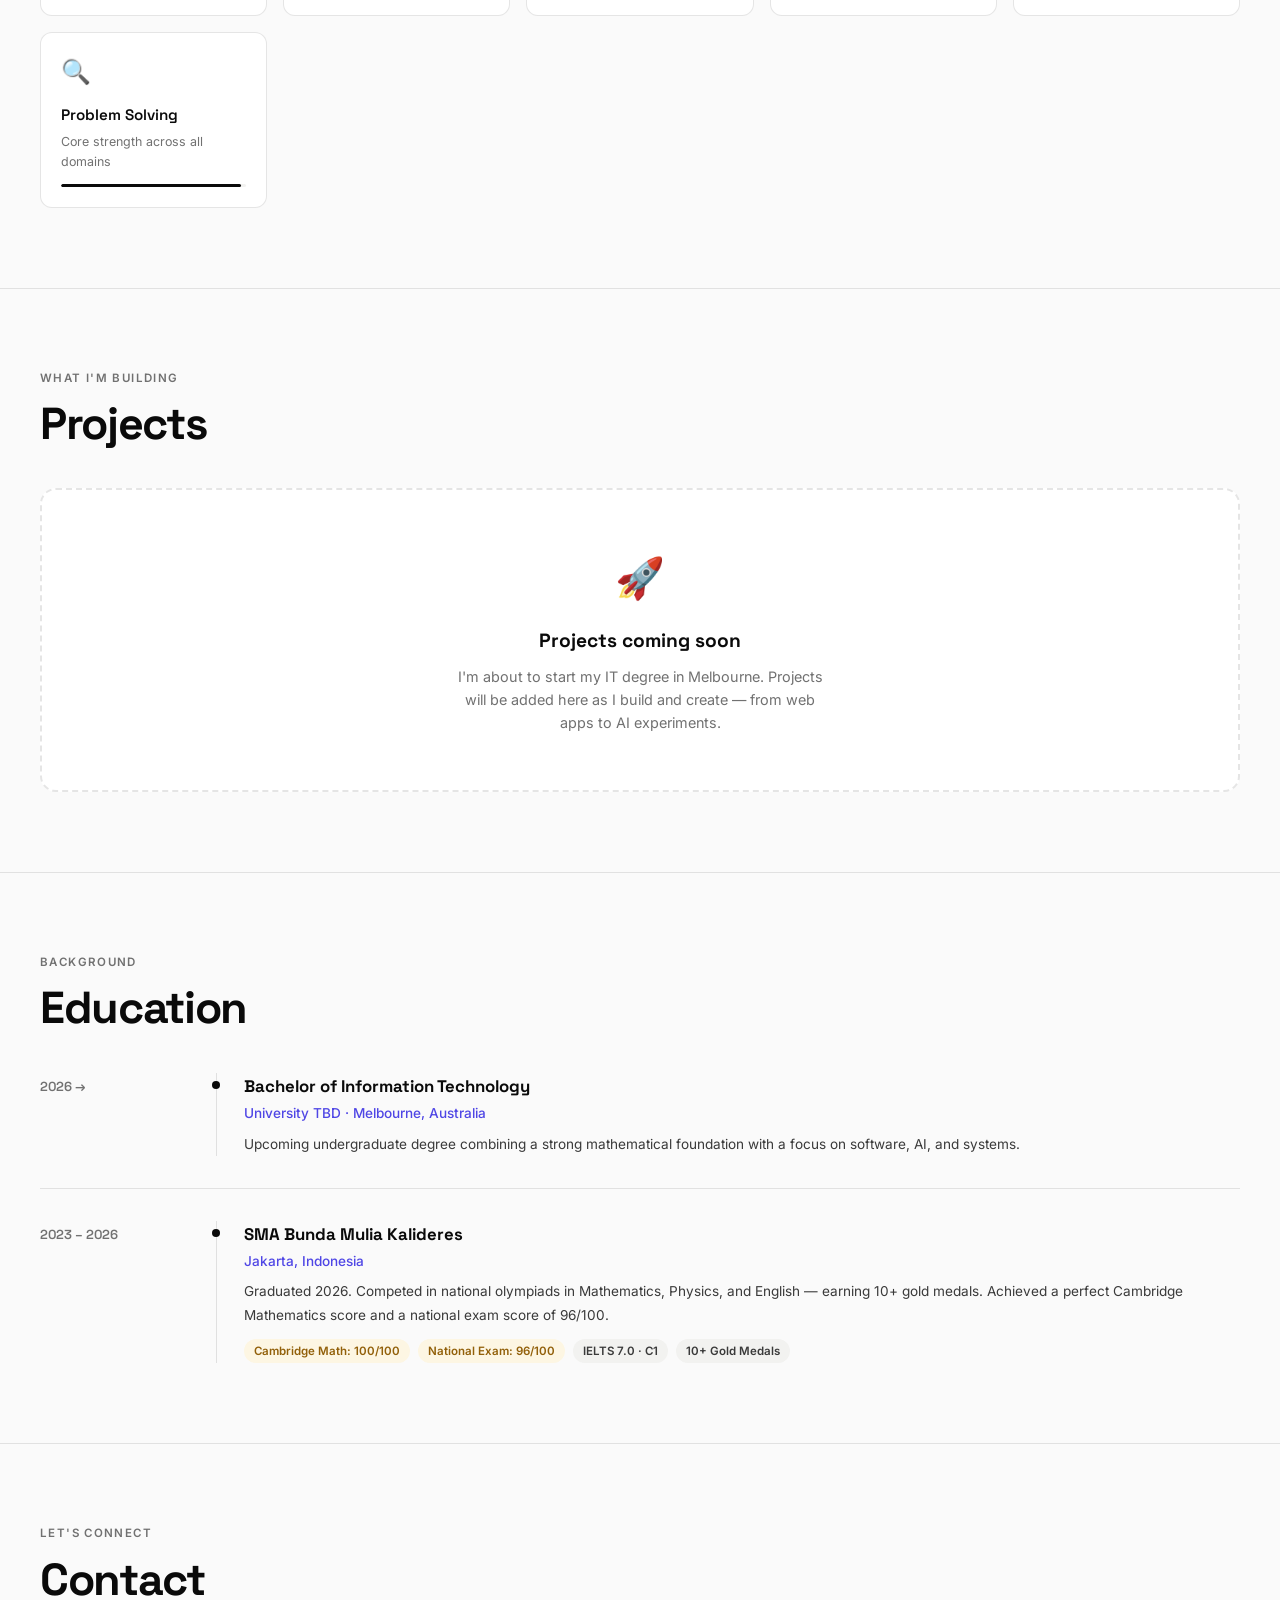
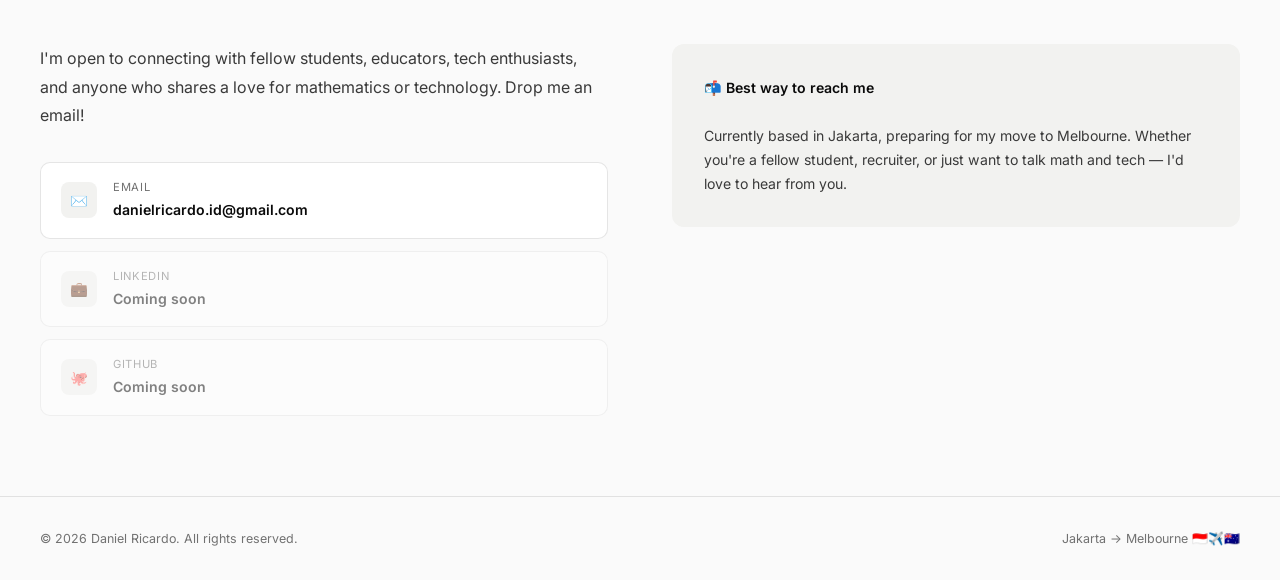
==== commit 89e31ccf: "Add files via upload" ====
--- a/index.html
+++ b/index.html
@@ -104,8 +104,8 @@
 .tl-item:first-child{padding-top:0}
 .tl-item:last-child{border-bottom:none;padding-bottom:0}
 .tl-year{font-family:var(--ff-display);font-size:0.82rem;font-weight:600;color:var(--ink3);padding-top:3px}
-.tl-dot{width:8px;height:8px;background:var(--ink);border-radius:50%;position:absolute;left:-4px;top:8px}
-.tl-content{position:relative}
+.tl-dot{width:8px;height:8px;background:var(--ink);border-radius:50%;position:absolute;left:-20px;top:8px}
+.tl-content{position:relative;padding-left:12px}
 .tl-content::before{content:"";position:absolute;left:-16px;top:0;bottom:0;width:1px;background:var(--border)}
 .tl-heading{font-family:var(--ff-display);font-weight:700;font-size:1.05rem;color:var(--ink);margin-bottom:0.2rem}
 .tl-sub{font-size:0.85rem;color:var(--accent2);font-weight:500;margin-bottom:0.5rem}
@@ -186,9 +186,9 @@
   <div class="about-grid">
     <div>
       <div class="about-text">
-        <p data-en="Hi, I'm Daniel Ricardo — a fresh high school graduate from Jakarta with a deep love for mathematics, physics, and problem-solving. I've competed in numerous national olympiads and consistently performed at the highest level, earning multiple gold medals across subjects." data-id="Halo, saya Daniel Ricardo — lulusan SMA asal Jakarta dengan kecintaan mendalam terhadap matematika, fisika, dan pemecahan masalah. Saya telah berkompetisi di berbagai olimpiade nasional dan secara konsisten tampil di level tertinggi, meraih berbagai medali emas di berbagai bidang.">Hi, I'm Daniel Ricardo — a fresh high school graduate from Jakarta with a deep love for mathematics, physics, and problem-solving. I've competed in numerous national olympiads and consistently performed at the highest level, earning multiple gold medals across subjects.</p>
-        <p data-en="My curiosity extends into technology — I'm currently learning Python and planning to deepen my skills in Information Technology during my undergraduate studies in Melbourne, Australia." data-id="Keingintahuan saya meluas ke bidang teknologi — saya sedang mempelajari Python dan berencana untuk memperdalam kemampuan di bidang Teknologi Informasi selama studi sarjana di Melbourne, Australia.">My curiosity extends into technology — I'm currently learning Python and planning to deepen my skills in Information Technology during my undergraduate studies in Melbourne, Australia.</p>
-        <p data-en="I believe mathematical thinking and analytical precision are superpowers in the world of computing — and I'm excited to combine both." data-id="Saya percaya bahwa pemikiran matematis dan ketepatan analitis adalah kekuatan super di dunia komputasi — dan saya sangat antusias untuk menggabungkan keduanya.">I believe mathematical thinking and analytical precision are superpowers in the world of computing — and I'm excited to combine both.</p>
+        <p data-en="Hi, I'm Daniel Ricardo. I'm a recent high school graduate from Jakarta with a huge interest in math, physics, and logic. Over the past few years, I've spent a lot of time competing in national science olympiads, where I managed to bring home several gold medals." data-id="Halo, saya Daniel Ricardo, lulusan SMA Bunda Mulia Jakarta dengan ketertarikan mendalam di bidang matematika, fisika, dan problem solving. Berbekal beberapa medali emas dari kompetisi sains nasional, saya selalu tertantang untuk menyelesaikan masalah yang rumit.">Hi, I'm Daniel Ricardo. I'm a recent high school graduate from Jakarta with a huge interest in math, physics, and logic. Over the past few years, I've spent a lot of time competing in national science olympiads, where I managed to bring home several gold medals.</p>
+        <p data-en="Right now, I'm deepening my skills in Python as I prepare to move to Melbourne, Australia, for my Information Technology degree." data-id="Saat ini, saya sedang mendalami Python dan bersiap melanjutkan studi di bidang Information Technology di Melbourne, Australia.">Right now, I'm deepening my skills in Python as I prepare to move to Melbourne, Australia, for my Information Technology degree.</p>
+        <p data-en="For me, everything comes down to problem-solving, and I'm genuinely excited to see how I can use math and code to build cool things in the future." data-id="Bagi saya, semuanya berakar pada pemecahan masalah, dan saya tidak sabar untuk mengeksplorasi bagaimana matematika dan coding bisa digunakan untuk membangun hal-hal keren di masa depan.">For me, everything comes down to problem-solving, and I'm genuinely excited to see how I can use math and code to build cool things in the future.</p>
       </div>
       <div class="lang-grid">
         <div class="lang-chip">
@@ -243,14 +243,14 @@
         <div class="fact-icon">📐</div>
         <div>
           <div class="fact-label" data-en="Cambridge Math Score" data-id="Nilai Cambridge Math">Cambridge Math Score</div>
-          <div class="fact-value">100 / 100 <small>· Perfect score (cert. pending)</small></div>
+          <div class="fact-value">100 / 100 </div>
         </div>
       </div>
       <div class="fact-row">
         <div class="fact-icon">🏫</div>
         <div>
           <div class="fact-label" data-en="National Exam Score" data-id="Nilai Ujian Nasional">National Exam Score</div>
-          <div class="fact-value">96 / 100 <small>· Indonesian curriculum (cert. pending)</small></div>
+          <div class="fact-value">96 / 100 </div>
         </div>
       </div>
       <div class="fact-row">
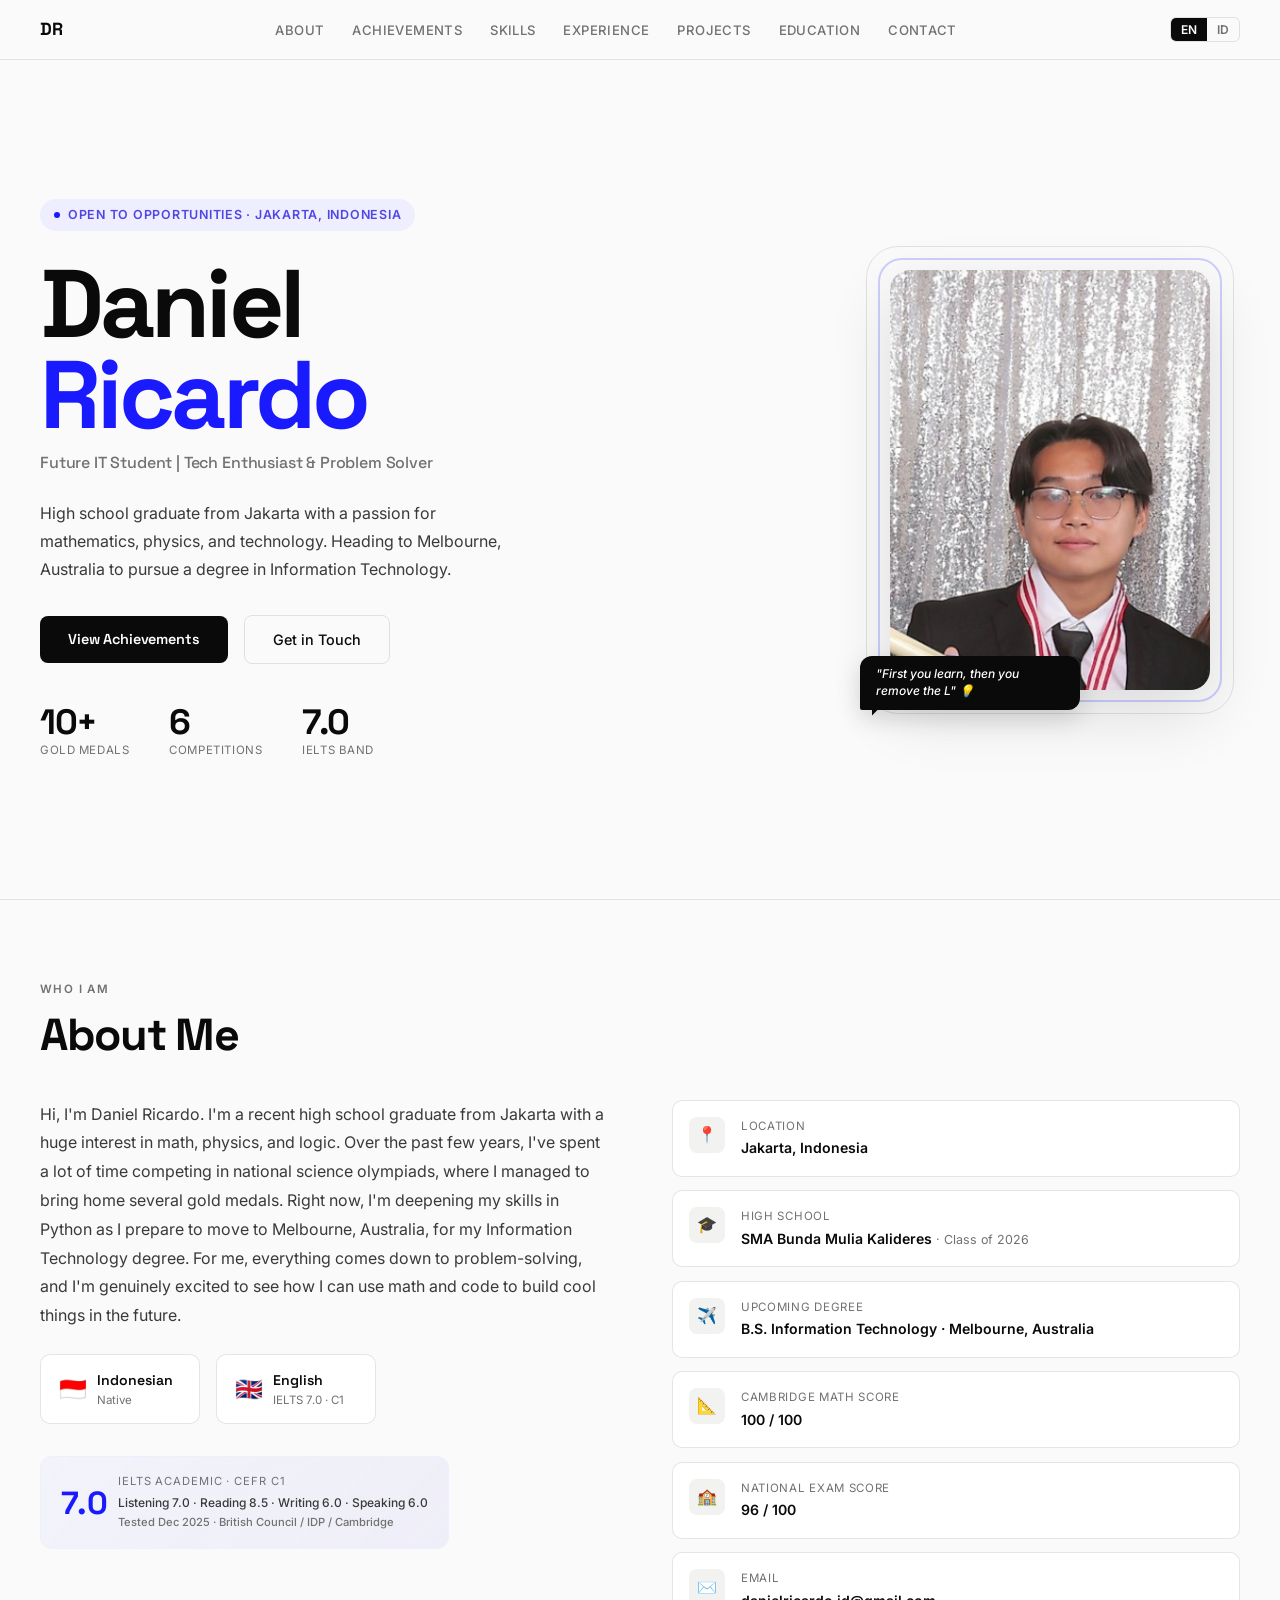
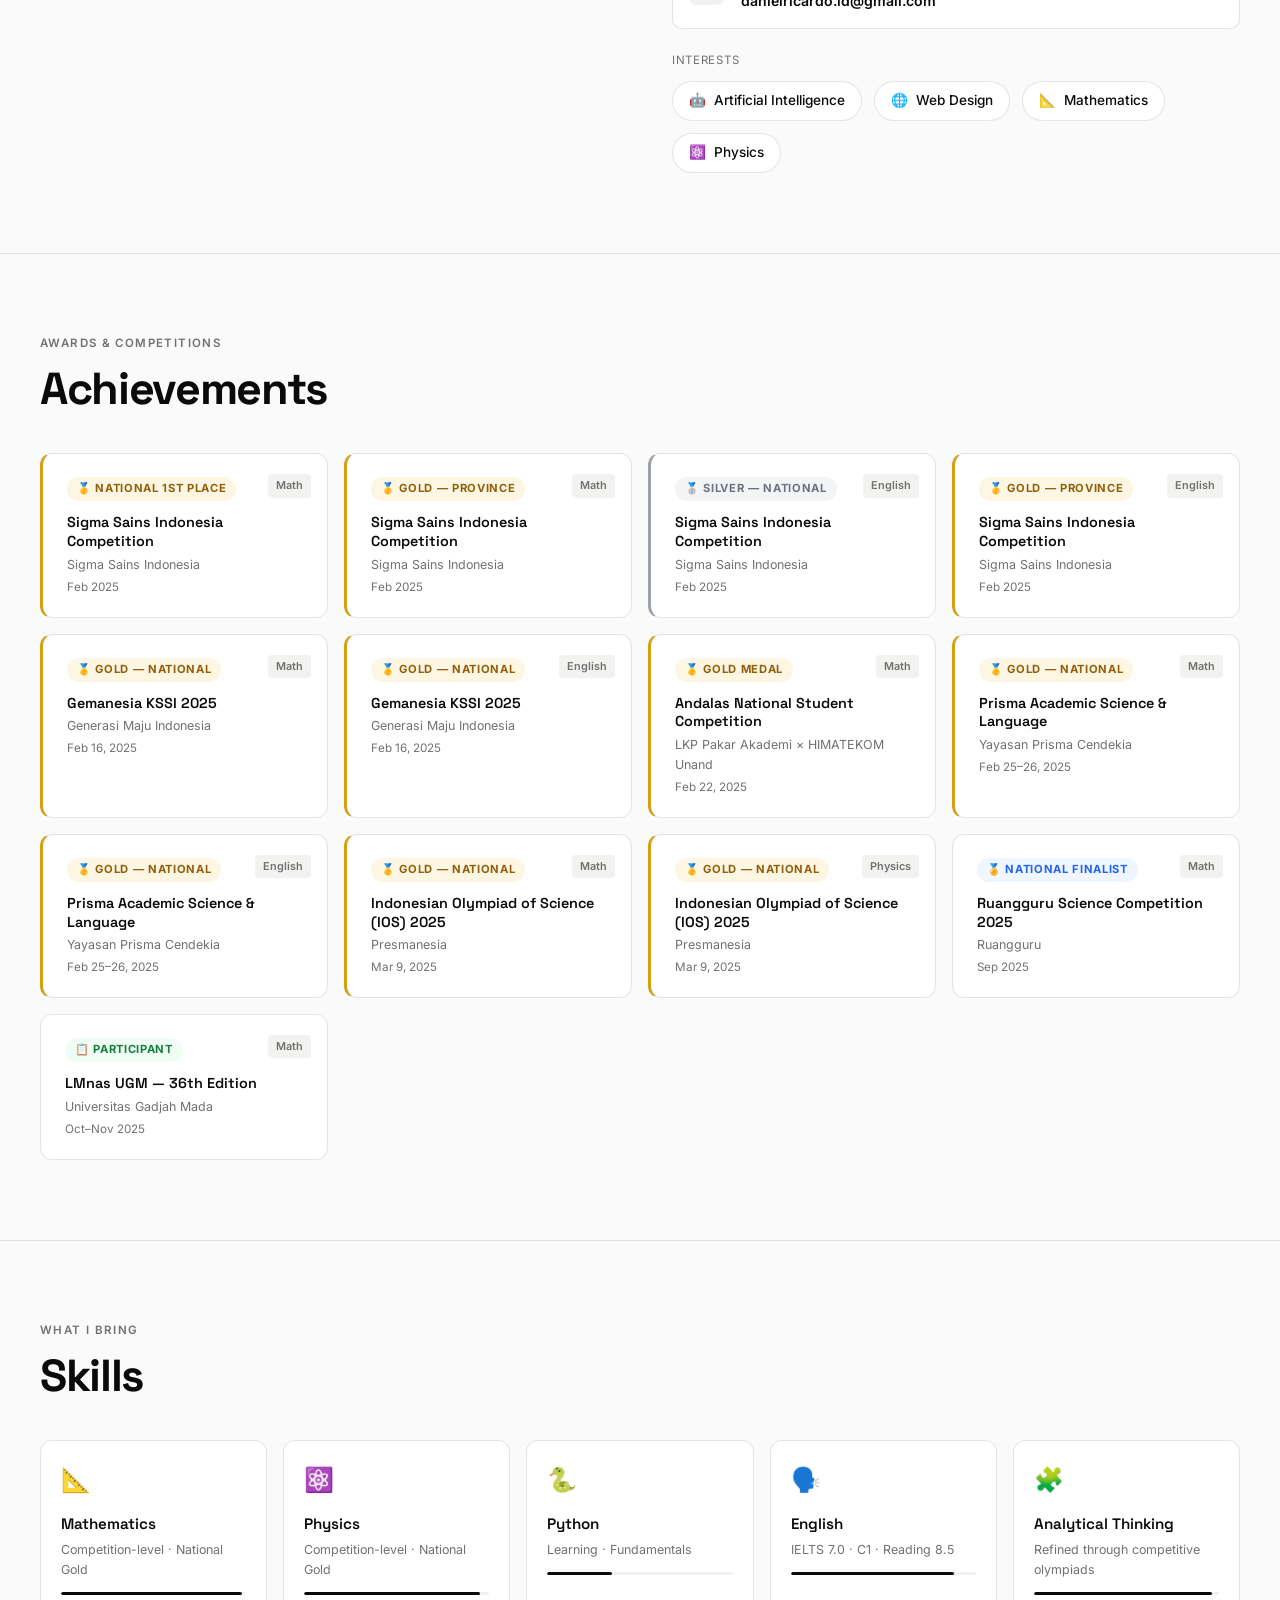
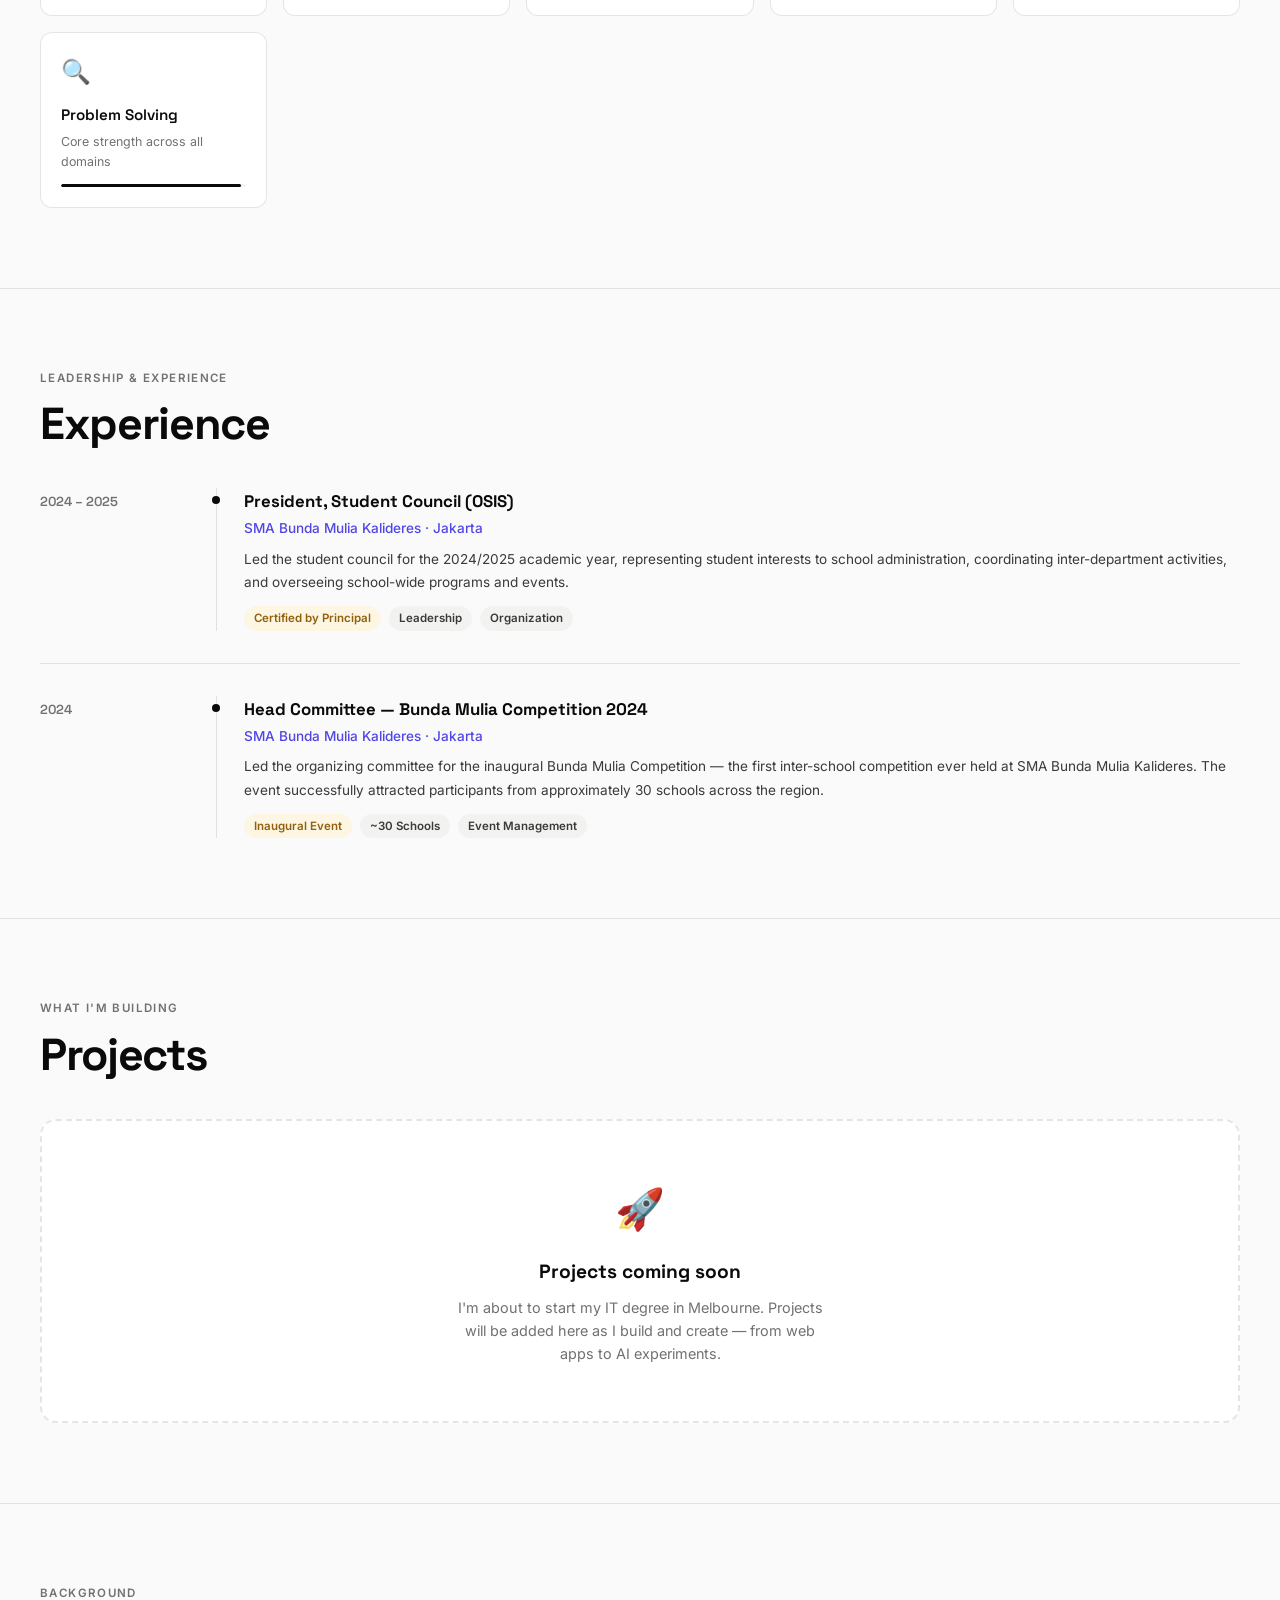
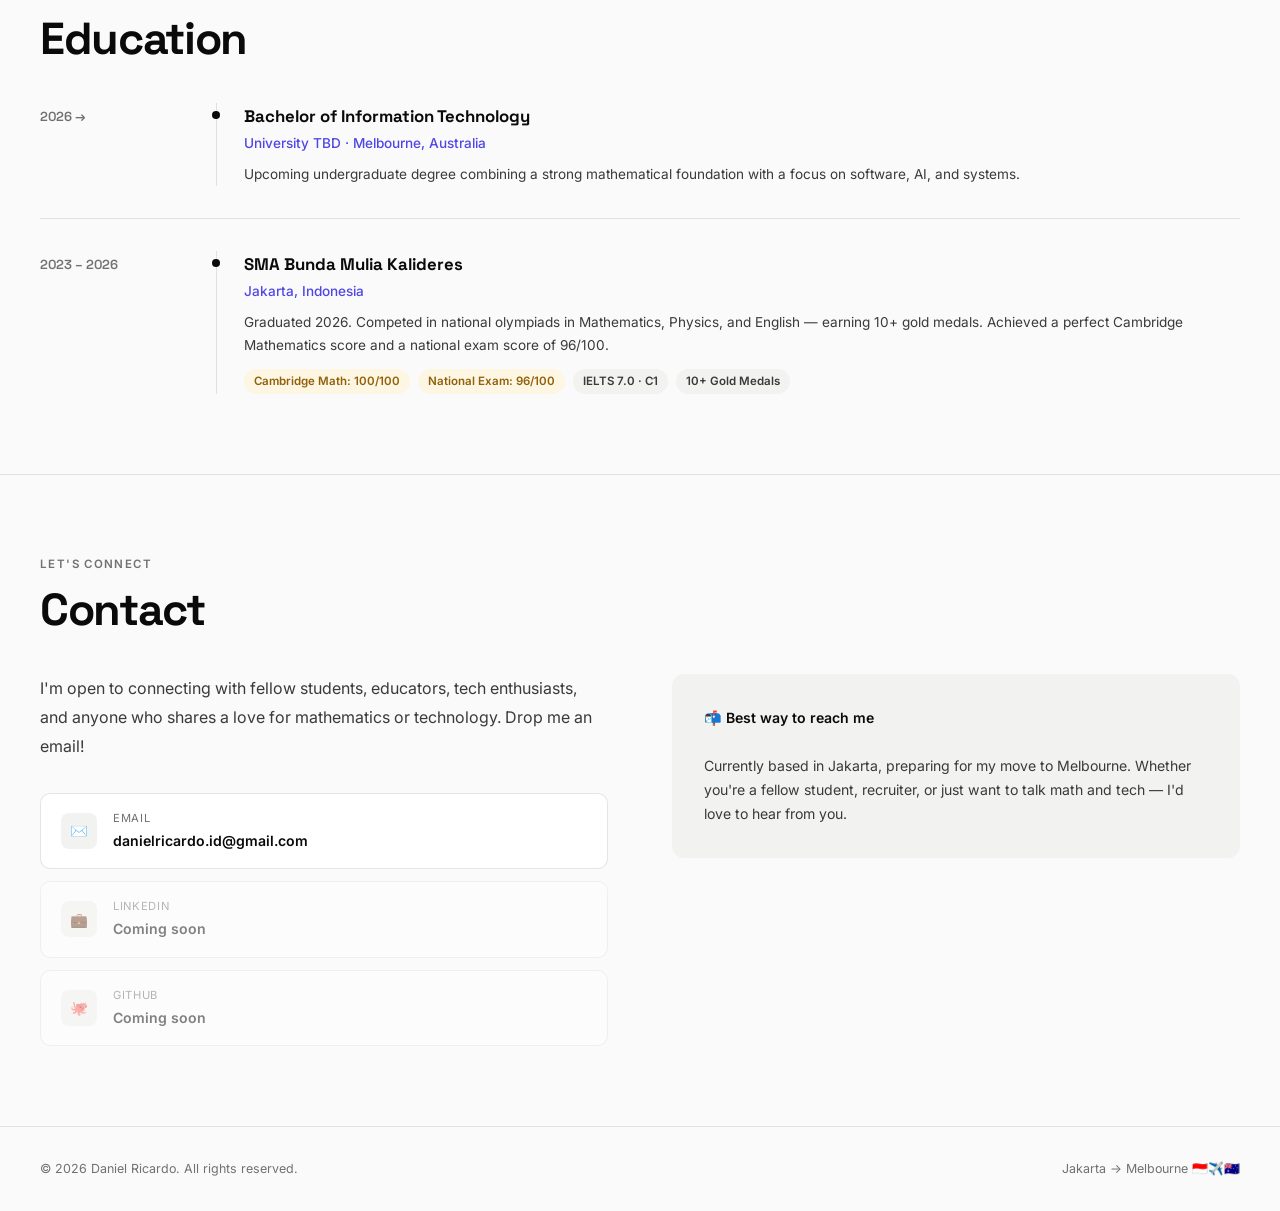
==== commit ce8b32f6: "Add files via upload" ====
--- a/index.html
+++ b/index.html
@@ -1,395 +1,1520 @@
 <!DOCTYPE html>
 <html lang="en">
+
 <head>
-<meta charset="UTF-8"/>
-<meta name="viewport" content="width=device-width, initial-scale=1.0"/>
-<title>Daniel Ricardo — Portfolio</title>
-<link href="https://fonts.googleapis.com/css2?family=Space+Grotesk:wght@400;500;600;700&family=Inter:wght@300;400;500&display=swap" rel="stylesheet"/>
-<style>
-*{margin:0;padding:0;box-sizing:border-box}
-:root{
-  --ink:#0a0a0a;--ink2:#3a3a3a;--ink3:#717171;
-  --bg:#fafafa;--surface:#ffffff;--surface2:#f2f2f0;
-  --accent:#1a1aff;--accent2:#4f46e5;--accent-light:#eeeeff;
-  --gold:#d4a017;--gold-light:#fdf6e3;
-  --border:rgba(0,0,0,0.1);
-  --ff-display:"Space Grotesk",sans-serif;
-  --ff-body:"Inter",sans-serif;
-}
-html{scroll-behavior:smooth}
-body{font-family:var(--ff-body);background:var(--bg);color:var(--ink);line-height:1.6;overflow-x:hidden}
-nav{position:sticky;top:0;z-index:100;background:rgba(250,250,250,0.92);backdrop-filter:blur(12px);border-bottom:1px solid var(--border);display:flex;align-items:center;justify-content:space-between;padding:0 2.5rem;height:60px;}
-.nav-brand{font-family:var(--ff-display);font-weight:700;font-size:1.1rem;letter-spacing:-0.02em;color:var(--ink)}
-.nav-links{display:flex;gap:1.75rem;list-style:none}
-.nav-links a{font-size:0.82rem;font-weight:500;color:var(--ink3);text-decoration:none;letter-spacing:0.03em;text-transform:uppercase;transition:color .2s}
-.nav-links a:hover{color:var(--accent)}
-.lang-toggle{display:flex;border:1px solid var(--border);border-radius:6px;overflow:hidden}
-.lang-btn{padding:4px 10px;font-size:0.75rem;font-weight:600;cursor:pointer;border:none;background:transparent;color:var(--ink3);transition:all .2s;font-family:var(--ff-body)}
-.lang-btn.active{background:var(--ink);color:#fff}
-.hero{min-height:calc(100vh - 60px);display:grid;grid-template-columns:1fr 380px;align-items:center;gap:4rem;padding:4rem 2.5rem;border-bottom:1px solid var(--border);position:relative;overflow:hidden;}
-.hero-left{display:flex;flex-direction:column;justify-content:center}
-.hero-tag{display:inline-flex;align-items:center;gap:8px;background:var(--accent-light);color:var(--accent2);font-size:0.78rem;font-weight:600;letter-spacing:0.06em;text-transform:uppercase;padding:6px 14px;border-radius:100px;margin-bottom:1.75rem;width:fit-content;}
-.hero-tag::before{content:"";width:6px;height:6px;background:var(--accent);border-radius:50%}
-h1.hero-name{font-family:var(--ff-display);font-weight:700;font-size:clamp(3rem,8vw,6rem);line-height:0.95;letter-spacing:-0.04em;color:var(--ink);margin-bottom:0.5rem;}
-h1.hero-name span{color:var(--accent)}
-.hero-tagline{font-family:var(--ff-display);font-size:1rem;font-weight:500;color:var(--ink3);margin-bottom:1.5rem;letter-spacing:-0.01em;}
-.hero-desc{max-width:480px;font-size:1rem;color:var(--ink2);line-height:1.75;margin-bottom:2rem}
-.hero-cta{display:flex;gap:1rem;flex-wrap:wrap;align-items:center;margin-bottom:2.5rem}
-.btn-primary{background:var(--ink);color:#fff;padding:12px 28px;border-radius:8px;text-decoration:none;font-weight:600;font-size:0.9rem;font-family:var(--ff-display);letter-spacing:-0.01em;transition:all .2s;}
-.btn-primary:hover{background:var(--accent);transform:translateY(-1px)}
-.btn-ghost{color:var(--ink);padding:12px 28px;border-radius:8px;text-decoration:none;font-weight:500;font-size:0.9rem;border:1px solid var(--border);transition:all .2s;}
-.btn-ghost:hover{border-color:var(--ink);transform:translateY(-1px)}
-.hero-stats{display:flex;gap:2.5rem}
-.stat-num{font-family:var(--ff-display);font-size:2.2rem;font-weight:700;letter-spacing:-0.04em;line-height:1;color:var(--ink)}
-.stat-label{font-size:0.72rem;color:var(--ink3);letter-spacing:0.05em;text-transform:uppercase;margin-top:2px}
-.hero-right{display:flex;justify-content:center;align-items:center}
-.hero-photo-wrap{position:relative;width:320px;height:420px;}
-.hero-photo-wrap::before{content:"";position:absolute;inset:-12px;border:2px solid var(--accent);border-radius:24px;opacity:0.2;}
-.hero-photo-wrap::after{content:"";position:absolute;inset:-24px;border:1px solid var(--border);border-radius:32px;}
-.hero-photo{width:100%;height:100%;object-fit:cover;object-position:center top;border-radius:20px;display:block;box-shadow:0 24px 64px rgba(0,0,0,0.12);}
-.fun-fact-bubble{position:absolute;bottom:-20px;left:-30px;background:var(--ink);color:#fff;font-size:0.75rem;font-weight:500;font-style:italic;padding:10px 16px;border-radius:12px;border-bottom-left-radius:2px;max-width:220px;line-height:1.4;box-shadow:0 8px 24px rgba(0,0,0,0.15);z-index:2;}
-.fun-fact-bubble::after{content:"";position:absolute;bottom:-6px;left:12px;width:12px;height:12px;background:var(--ink);clip-path:polygon(0 0,100% 0,0 100%);}
-section{padding:5rem 2.5rem;border-bottom:1px solid var(--border)}
-.sec-eyebrow{font-size:0.72rem;font-weight:600;letter-spacing:0.12em;text-transform:uppercase;color:var(--ink3);margin-bottom:0.75rem}
-.sec-title{font-family:var(--ff-display);font-size:clamp(1.8rem,4vw,2.8rem);font-weight:700;letter-spacing:-0.03em;line-height:1.1;color:var(--ink);margin-bottom:2.5rem}
-.about-grid{display:grid;grid-template-columns:1fr 1fr;gap:4rem;align-items:start}
-.about-text p{color:var(--ink2);line-height:1.8;margin-bottom:1rem}
-.about-text p:last-child{margin-bottom:0}
-.about-facts{display:flex;flex-direction:column;gap:0.85rem}
-.fact-row{display:flex;align-items:flex-start;gap:1rem;padding:1rem;background:var(--surface);border:1px solid var(--border);border-radius:10px}
-.fact-icon{width:36px;height:36px;background:var(--surface2);border-radius:8px;display:flex;align-items:center;justify-content:center;flex-shrink:0;font-size:1rem}
-.fact-label{font-size:0.72rem;color:var(--ink3);text-transform:uppercase;letter-spacing:0.06em;margin-bottom:2px}
-.fact-value{font-weight:600;font-size:0.88rem;color:var(--ink)}
-.fact-value small{font-weight:400;color:var(--ink3);font-size:0.78rem}
-.lang-grid{display:flex;gap:1rem;flex-wrap:wrap;margin-top:1.5rem}
-.lang-chip{display:flex;align-items:center;gap:10px;background:var(--surface);border:1px solid var(--border);border-radius:10px;padding:0.85rem 1.1rem;min-width:160px;}
-.lang-flag{font-size:1.4rem}
-.lang-name{font-family:var(--ff-display);font-weight:600;font-size:0.88rem;color:var(--ink)}
-.lang-level{font-size:0.72rem;color:var(--ink3)}
-.ielts-badge{display:inline-flex;align-items:center;gap:10px;background:linear-gradient(135deg,#1a1aff08,#4f46e510);border:1px solid var(--accent-light);border-radius:12px;padding:1rem 1.25rem;margin-top:0.5rem;}
-.ielts-score{font-family:var(--ff-display);font-size:2rem;font-weight:700;color:var(--accent);line-height:1}
-.ielts-label{font-size:0.7rem;text-transform:uppercase;letter-spacing:0.08em;color:var(--ink3);margin-bottom:2px}
-.ielts-breakdown{font-size:0.75rem;color:var(--ink2);font-weight:500}
-.ach-grid{display:grid;grid-template-columns:repeat(auto-fill,minmax(280px,1fr));gap:1rem}
-.ach-card{background:var(--surface);border:1px solid var(--border);border-radius:12px;padding:1.25rem 1.5rem;position:relative;overflow:hidden;transition:all .2s;}
-.ach-card:hover{border-color:var(--ink);transform:translateY(-2px);box-shadow:0 8px 24px rgba(0,0,0,0.06)}
-.ach-card.gold{border-left:3px solid var(--gold)}
-.ach-card.silver{border-left:3px solid #9ca3af}
-.ach-medal{display:inline-flex;align-items:center;gap:6px;font-size:0.7rem;font-weight:700;letter-spacing:0.06em;text-transform:uppercase;padding:3px 10px;border-radius:100px;margin-bottom:0.75rem;}
-.medal-gold{background:var(--gold-light);color:#92600a}
-.medal-silver{background:#f3f4f6;color:#6b7280}
-.medal-finalist{background:#eff6ff;color:#2563eb}
-.medal-participant{background:#f0fdf4;color:#15803d}
-.ach-title{font-family:var(--ff-display);font-weight:600;font-size:0.9rem;color:var(--ink);margin-bottom:0.25rem;line-height:1.3}
-.ach-org{font-size:0.78rem;color:var(--ink3);margin-bottom:0.2rem}
-.ach-date{font-size:0.73rem;color:var(--ink3)}
-.ach-subject{position:absolute;right:1rem;top:1.25rem;font-size:0.68rem;font-weight:600;color:var(--ink3);background:var(--surface2);padding:3px 8px;border-radius:4px;}
-.skills-grid{display:grid;grid-template-columns:repeat(auto-fill,minmax(200px,1fr));gap:1rem}
-.skill-card{background:var(--surface);border:1px solid var(--border);border-radius:12px;padding:1.25rem;transition:all .2s}
-.skill-card:hover{border-color:var(--ink);transform:translateY(-1px)}
-.skill-icon{font-size:1.5rem;margin-bottom:0.75rem}
-.skill-name{font-family:var(--ff-display);font-weight:600;font-size:0.95rem;color:var(--ink);margin-bottom:0.25rem}
-.skill-level{font-size:0.78rem;color:var(--ink3);margin-bottom:0.75rem}
-.skill-bar{height:3px;background:var(--surface2);border-radius:2px;overflow:hidden}
-.skill-fill{height:100%;border-radius:2px;background:var(--ink)}
-.interests-grid{display:flex;flex-wrap:wrap;gap:0.75rem}
-.interest-chip{display:flex;align-items:center;gap:8px;background:var(--surface);border:1px solid var(--border);border-radius:100px;padding:8px 16px;font-size:0.85rem;font-weight:500;color:var(--ink);transition:all .2s;}
-.interest-chip:hover{border-color:var(--accent);color:var(--accent);background:var(--accent-light)}
-.projects-placeholder{background:var(--surface);border:2px dashed var(--border);border-radius:16px;padding:3.5rem;text-align:center;}
-.proj-icon{font-size:2.5rem;margin-bottom:1rem}
-.proj-coming{font-family:var(--ff-display);font-size:1.2rem;font-weight:700;color:var(--ink);margin-bottom:0.5rem}
-.proj-sub{font-size:0.9rem;color:var(--ink3);max-width:380px;margin:0 auto}
-.timeline{display:flex;flex-direction:column}
-.tl-item{display:grid;grid-template-columns:160px 1fr;gap:0 2rem;padding:2rem 0;border-bottom:1px solid var(--border)}
-.tl-item:first-child{padding-top:0}
-.tl-item:last-child{border-bottom:none;padding-bottom:0}
-.tl-year{font-family:var(--ff-display);font-size:0.82rem;font-weight:600;color:var(--ink3);padding-top:3px}
-.tl-dot{width:8px;height:8px;background:var(--ink);border-radius:50%;position:absolute;left:-20px;top:8px}
-.tl-content{position:relative;padding-left:12px}
-.tl-content::before{content:"";position:absolute;left:-16px;top:0;bottom:0;width:1px;background:var(--border)}
-.tl-heading{font-family:var(--ff-display);font-weight:700;font-size:1.05rem;color:var(--ink);margin-bottom:0.2rem}
-.tl-sub{font-size:0.85rem;color:var(--accent2);font-weight:500;margin-bottom:0.5rem}
-.tl-desc{font-size:0.85rem;color:var(--ink2);line-height:1.7}
-.tl-badges{display:flex;flex-wrap:wrap;gap:0.5rem;margin-top:0.75rem}
-.tl-badge{font-size:0.72rem;font-weight:600;padding:3px 10px;border-radius:100px;background:var(--surface2);color:var(--ink2);}
-.tl-badge.highlight{background:var(--gold-light);color:#92600a}
-.contact-inner{display:grid;grid-template-columns:1fr 1fr;gap:4rem;align-items:start}
-.contact-lede{font-size:1rem;color:var(--ink2);line-height:1.8;margin-bottom:2rem}
-.contact-links{display:flex;flex-direction:column;gap:0.75rem}
-.contact-link{display:flex;align-items:center;gap:1rem;padding:1rem 1.25rem;background:var(--surface);border:1px solid var(--border);border-radius:10px;text-decoration:none;color:var(--ink);transition:all .2s;}
-.contact-link:hover{border-color:var(--ink);transform:translateX(4px)}
-.contact-link.disabled{opacity:0.5;cursor:default;pointer-events:none}
-.cl-icon{width:36px;height:36px;background:var(--surface2);border-radius:8px;display:flex;align-items:center;justify-content:center;font-size:0.9rem;flex-shrink:0}
-.cl-label{font-size:0.7rem;text-transform:uppercase;letter-spacing:0.06em;color:var(--ink3);margin-bottom:2px}
-.cl-value{font-weight:600;font-size:0.88rem}
-.contact-note{background:var(--surface2);border-radius:12px;padding:2rem;font-size:0.88rem;color:var(--ink2);line-height:1.7}
-.contact-note strong{color:var(--ink);font-weight:600}
-footer{padding:2rem 2.5rem;display:flex;align-items:center;justify-content:space-between}
-.footer-copy{font-size:0.78rem;color:var(--ink3)}
-@media(max-width:900px){.hero{grid-template-columns:1fr;padding:3rem 1.5rem 4rem}.hero-right{display:none}.about-grid,.contact-inner{grid-template-columns:1fr;gap:2rem}.tl-item{grid-template-columns:1fr;gap:0.25rem}.tl-content::before{display:none}}
-@media(max-width:600px){nav{padding:0 1.25rem}.nav-links{display:none}section{padding:3rem 1.25rem}.hero{padding:2.5rem 1.25rem 3rem}.hero-stats{gap:1.5rem}}
-</style>
+  <meta charset="UTF-8" />
+  <meta name="viewport" content="width=device-width, initial-scale=1.0" />
+  <title>Daniel Ricardo — Portfolio</title>
+  <link
+    href="https://fonts.googleapis.com/css2?family=Space+Grotesk:wght@400;500;600;700&family=Inter:wght@300;400;500&display=swap"
+    rel="stylesheet"
+  />
+
+  <style>
+
+    /* ============================================================
+       RESET & CSS VARIABLES
+       - Colors, fonts, and spacing used throughout the site
+       - Edit these to change the overall look quickly
+    ============================================================ */
+    * {
+      margin: 0;
+      padding: 0;
+      box-sizing: border-box;
+    }
+
+    :root {
+      /* Text colors */
+      --ink: #0a0a0a;          /* Main text */
+      --ink2: #3a3a3a;         /* Secondary text */
+      --ink3: #717171;         /* Muted text */
+
+      /* Background colors */
+      --bg: #fafafa;           /* Page background */
+      --surface: #ffffff;      /* Card background */
+      --surface2: #f2f2f0;     /* Subtle background */
+
+      /* Accent colors */
+      --accent: #1a1aff;       /* Blue accent */
+      --accent2: #4f46e5;      /* Indigo accent */
+      --accent-light: #eeeeff; /* Light blue tint */
+
+      /* Gold for achievements */
+      --gold: #d4a017;
+      --gold-light: #fdf6e3;
+
+      /* Border */
+      --border: rgba(0, 0, 0, 0.1);
+
+      /* Fonts */
+      --ff-display: "Space Grotesk", sans-serif; /* Headings */
+      --ff-body: "Inter", sans-serif;            /* Body text */
+    }
+
+    html {
+      scroll-behavior: smooth;
+    }
+
+    body {
+      font-family: var(--ff-body);
+      background: var(--bg);
+      color: var(--ink);
+      line-height: 1.6;
+      overflow-x: hidden;
+    }
+
+
+    /* ============================================================
+       NAVIGATION BAR
+       - Sticky top bar with links and language toggle
+    ============================================================ */
+    nav {
+      position: sticky;
+      top: 0;
+      z-index: 100;
+      background: rgba(250, 250, 250, 0.92);
+      backdrop-filter: blur(12px);
+      border-bottom: 1px solid var(--border);
+      display: flex;
+      align-items: center;
+      justify-content: space-between;
+      padding: 0 2.5rem;
+      height: 60px;
+    }
+
+    .nav-brand {
+      font-family: var(--ff-display);
+      font-weight: 700;
+      font-size: 1.1rem;
+      letter-spacing: -0.02em;
+      color: var(--ink);
+    }
+
+    .nav-links {
+      display: flex;
+      gap: 1.75rem;
+      list-style: none;
+    }
+
+    .nav-links a {
+      font-size: 0.82rem;
+      font-weight: 500;
+      color: var(--ink3);
+      text-decoration: none;
+      letter-spacing: 0.03em;
+      text-transform: uppercase;
+      transition: color 0.2s;
+    }
+
+    .nav-links a:hover {
+      color: var(--accent);
+    }
+
+    /* Language toggle (EN / ID) */
+    .lang-toggle {
+      display: flex;
+      border: 1px solid var(--border);
+      border-radius: 6px;
+      overflow: hidden;
+    }
+
+    .lang-btn {
+      padding: 4px 10px;
+      font-size: 0.75rem;
+      font-weight: 600;
+      cursor: pointer;
+      border: none;
+      background: transparent;
+      color: var(--ink3);
+      transition: all 0.2s;
+      font-family: var(--ff-body);
+    }
+
+    .lang-btn.active {
+      background: var(--ink);
+      color: #fff;
+    }
+
+
+    /* ============================================================
+       HERO SECTION
+       - The first thing visitors see
+       - Left side: text, Right side: photo
+    ============================================================ */
+    .hero {
+      min-height: calc(100vh - 60px);
+      display: grid;
+      grid-template-columns: 1fr 380px;
+      align-items: center;
+      gap: 4rem;
+      padding: 4rem 2.5rem;
+      border-bottom: 1px solid var(--border);
+      position: relative;
+      overflow: hidden;
+    }
+
+    .hero-left {
+      display: flex;
+      flex-direction: column;
+      justify-content: center;
+    }
+
+    /* Small tag above the name */
+    .hero-tag {
+      display: inline-flex;
+      align-items: center;
+      gap: 8px;
+      background: var(--accent-light);
+      color: var(--accent2);
+      font-size: 0.78rem;
+      font-weight: 600;
+      letter-spacing: 0.06em;
+      text-transform: uppercase;
+      padding: 6px 14px;
+      border-radius: 100px;
+      margin-bottom: 1.75rem;
+      width: fit-content;
+    }
+
+    .hero-tag::before {
+      content: "";
+      width: 6px;
+      height: 6px;
+      background: var(--accent);
+      border-radius: 50%;
+    }
+
+    /* Main name heading */
+    h1.hero-name {
+      font-family: var(--ff-display);
+      font-weight: 700;
+      font-size: clamp(3rem, 8vw, 6rem);
+      line-height: 0.95;
+      letter-spacing: -0.04em;
+      color: var(--ink);
+      margin-bottom: 0.5rem;
+    }
+
+    h1.hero-name span {
+      color: var(--accent); /* "Ricardo" in blue */
+    }
+
+    /* Tagline under the name */
+    .hero-tagline {
+      font-family: var(--ff-display);
+      font-size: 1rem;
+      font-weight: 500;
+      color: var(--ink3);
+      margin-bottom: 1.5rem;
+      letter-spacing: -0.01em;
+    }
+
+    /* Short description paragraph */
+    .hero-desc {
+      max-width: 480px;
+      font-size: 1rem;
+      color: var(--ink2);
+      line-height: 1.75;
+      margin-bottom: 2rem;
+    }
+
+    /* CTA buttons row */
+    .hero-cta {
+      display: flex;
+      gap: 1rem;
+      flex-wrap: wrap;
+      align-items: center;
+      margin-bottom: 2.5rem;
+    }
+
+    .btn-primary {
+      background: var(--ink);
+      color: #fff;
+      padding: 12px 28px;
+      border-radius: 8px;
+      text-decoration: none;
+      font-weight: 600;
+      font-size: 0.9rem;
+      font-family: var(--ff-display);
+      letter-spacing: -0.01em;
+      transition: all 0.2s;
+    }
+
+    .btn-primary:hover {
+      background: var(--accent);
+      transform: translateY(-1px);
+    }
+
+    .btn-ghost {
+      color: var(--ink);
+      padding: 12px 28px;
+      border-radius: 8px;
+      text-decoration: none;
+      font-weight: 500;
+      font-size: 0.9rem;
+      border: 1px solid var(--border);
+      transition: all 0.2s;
+    }
+
+    .btn-ghost:hover {
+      border-color: var(--ink);
+      transform: translateY(-1px);
+    }
+
+    /* Stats row (Gold Medals, Competitions, IELTS) */
+    .hero-stats {
+      display: flex;
+      gap: 2.5rem;
+    }
+
+    .stat-num {
+      font-family: var(--ff-display);
+      font-size: 2.2rem;
+      font-weight: 700;
+      letter-spacing: -0.04em;
+      line-height: 1;
+      color: var(--ink);
+    }
+
+    .stat-label {
+      font-size: 0.72rem;
+      color: var(--ink3);
+      letter-spacing: 0.05em;
+      text-transform: uppercase;
+      margin-top: 2px;
+    }
+
+    /* Right side: profile photo */
+    .hero-right {
+      display: flex;
+      justify-content: center;
+      align-items: center;
+    }
+
+    .hero-photo-wrap {
+      position: relative;
+      width: 320px;
+      height: 420px;
+    }
+
+    /* Decorative border rings around photo */
+    .hero-photo-wrap::before {
+      content: "";
+      position: absolute;
+      inset: -12px;
+      border: 2px solid var(--accent);
+      border-radius: 24px;
+      opacity: 0.2;
+    }
+
+    .hero-photo-wrap::after {
+      content: "";
+      position: absolute;
+      inset: -24px;
+      border: 1px solid var(--border);
+      border-radius: 32px;
+    }
+
+    .hero-photo {
+      width: 100%;
+      height: 100%;
+      object-fit: cover;
+      object-position: center top;
+      border-radius: 20px;
+      display: block;
+      box-shadow: 0 24px 64px rgba(0, 0, 0, 0.12);
+    }
+
+    /* Fun fact speech bubble below photo */
+    .fun-fact-bubble {
+      position: absolute;
+      bottom: -20px;
+      left: -30px;
+      background: var(--ink);
+      color: #fff;
+      font-size: 0.75rem;
+      font-weight: 500;
+      font-style: italic;
+      padding: 10px 16px;
+      border-radius: 12px;
+      border-bottom-left-radius: 2px;
+      max-width: 220px;
+      line-height: 1.4;
+      box-shadow: 0 8px 24px rgba(0, 0, 0, 0.15);
+      z-index: 2;
+    }
+
+    .fun-fact-bubble::after {
+      content: "";
+      position: absolute;
+      bottom: -6px;
+      left: 12px;
+      width: 12px;
+      height: 12px;
+      background: var(--ink);
+      clip-path: polygon(0 0, 100% 0, 0 100%);
+    }
+
+
+    /* ============================================================
+       SHARED SECTION STYLES
+       - Used across About, Skills, Experience, etc.
+    ============================================================ */
+    section {
+      padding: 5rem 2.5rem;
+      border-bottom: 1px solid var(--border);
+    }
+
+    /* Small uppercase label above section title */
+    .sec-eyebrow {
+      font-size: 0.72rem;
+      font-weight: 600;
+      letter-spacing: 0.12em;
+      text-transform: uppercase;
+      color: var(--ink3);
+      margin-bottom: 0.75rem;
+    }
+
+    /* Main section heading */
+    .sec-title {
+      font-family: var(--ff-display);
+      font-size: clamp(1.8rem, 4vw, 2.8rem);
+      font-weight: 700;
+      letter-spacing: -0.03em;
+      line-height: 1.1;
+      color: var(--ink);
+      margin-bottom: 2.5rem;
+    }
+
+
+    /* ============================================================
+       ABOUT SECTION
+    ============================================================ */
+    .about-grid {
+      display: grid;
+      grid-template-columns: 1fr 1fr;
+      gap: 4rem;
+      align-items: start;
+    }
+
+    .about-text p {
+      color: var(--ink2);
+      line-height: 1.8;
+      margin-bottom: 1rem;
+    }
+
+    .about-text p:last-child {
+      margin-bottom: 0;
+    }
+
+    /* Language chips (Indonesian / English) */
+    .lang-grid {
+      display: flex;
+      gap: 1rem;
+      flex-wrap: wrap;
+      margin-top: 1.5rem;
+    }
+
+    .lang-chip {
+      display: flex;
+      align-items: center;
+      gap: 10px;
+      background: var(--surface);
+      border: 1px solid var(--border);
+      border-radius: 10px;
+      padding: 0.85rem 1.1rem;
+      min-width: 160px;
+    }
+
+    .lang-flag {
+      font-size: 1.4rem;
+    }
+
+    .lang-name {
+      font-family: var(--ff-display);
+      font-weight: 600;
+      font-size: 0.88rem;
+      color: var(--ink);
+    }
+
+    .lang-level {
+      font-size: 0.72rem;
+      color: var(--ink3);
+    }
+
+    /* IELTS score badge */
+    .ielts-badge {
+      display: inline-flex;
+      align-items: center;
+      gap: 10px;
+      background: linear-gradient(135deg, #1a1aff08, #4f46e510);
+      border: 1px solid var(--accent-light);
+      border-radius: 12px;
+      padding: 1rem 1.25rem;
+      margin-top: 0.5rem;
+    }
+
+    .ielts-score {
+      font-family: var(--ff-display);
+      font-size: 2rem;
+      font-weight: 700;
+      color: var(--accent);
+      line-height: 1;
+    }
+
+    .ielts-label {
+      font-size: 0.7rem;
+      text-transform: uppercase;
+      letter-spacing: 0.08em;
+      color: var(--ink3);
+      margin-bottom: 2px;
+    }
+
+    .ielts-breakdown {
+      font-size: 0.75rem;
+      color: var(--ink2);
+      font-weight: 500;
+    }
+
+    /* About Me fact cards (right column) */
+    .about-facts {
+      display: flex;
+      flex-direction: column;
+      gap: 0.85rem;
+    }
+
+    .fact-row {
+      display: flex;
+      align-items: flex-start;
+      gap: 1rem;
+      padding: 1rem;
+      background: var(--surface);
+      border: 1px solid var(--border);
+      border-radius: 10px;
+    }
+
+    .fact-icon {
+      width: 36px;
+      height: 36px;
+      background: var(--surface2);
+      border-radius: 8px;
+      display: flex;
+      align-items: center;
+      justify-content: center;
+      flex-shrink: 0;
+      font-size: 1rem;
+    }
+
+    .fact-label {
+      font-size: 0.72rem;
+      color: var(--ink3);
+      text-transform: uppercase;
+      letter-spacing: 0.06em;
+      margin-bottom: 2px;
+    }
+
+    .fact-value {
+      font-weight: 600;
+      font-size: 0.88rem;
+      color: var(--ink);
+    }
+
+    .fact-value small {
+      font-weight: 400;
+      color: var(--ink3);
+      font-size: 0.78rem;
+    }
+
+    /* Interest chips (AI, Web Design, etc.) */
+    .interests-grid {
+      display: flex;
+      flex-wrap: wrap;
+      gap: 0.75rem;
+    }
+
+    .interest-chip {
+      display: flex;
+      align-items: center;
+      gap: 8px;
+      background: var(--surface);
+      border: 1px solid var(--border);
+      border-radius: 100px;
+      padding: 8px 16px;
+      font-size: 0.85rem;
+      font-weight: 500;
+      color: var(--ink);
+      transition: all 0.2s;
+    }
+
+    .interest-chip:hover {
+      border-color: var(--accent);
+      color: var(--accent);
+      background: var(--accent-light);
+    }
+
+
+    /* ============================================================
+       ACHIEVEMENTS SECTION
+       - Gold/silver bordered cards for each competition
+    ============================================================ */
+    .ach-grid {
+      display: grid;
+      grid-template-columns: repeat(auto-fill, minmax(280px, 1fr));
+      gap: 1rem;
+    }
+
+    .ach-card {
+      background: var(--surface);
+      border: 1px solid var(--border);
+      border-radius: 12px;
+      padding: 1.25rem 1.5rem;
+      position: relative;
+      overflow: hidden;
+      transition: all 0.2s;
+    }
+
+    .ach-card:hover {
+      border-color: var(--ink);
+      transform: translateY(-2px);
+      box-shadow: 0 8px 24px rgba(0, 0, 0, 0.06);
+    }
+
+    /* Gold left border for gold medals */
+    .ach-card.gold {
+      border-left: 3px solid var(--gold);
+    }
+
+    /* Silver left border for silver medals */
+    .ach-card.silver {
+      border-left: 3px solid #9ca3af;
+    }
+
+    /* Medal pill badge */
+    .ach-medal {
+      display: inline-flex;
+      align-items: center;
+      gap: 6px;
+      font-size: 0.7rem;
+      font-weight: 700;
+      letter-spacing: 0.06em;
+      text-transform: uppercase;
+      padding: 3px 10px;
+      border-radius: 100px;
+      margin-bottom: 0.75rem;
+    }
+
+    .medal-gold     { background: var(--gold-light); color: #92600a; }
+    .medal-silver   { background: #f3f4f6;           color: #6b7280; }
+    .medal-finalist { background: #eff6ff;            color: #2563eb; }
+    .medal-participant { background: #f0fdf4;         color: #15803d; }
+
+    .ach-title {
+      font-family: var(--ff-display);
+      font-weight: 600;
+      font-size: 0.9rem;
+      color: var(--ink);
+      margin-bottom: 0.25rem;
+      line-height: 1.3;
+    }
+
+    .ach-org  { font-size: 0.78rem; color: var(--ink3); margin-bottom: 0.2rem; }
+    .ach-date { font-size: 0.73rem; color: var(--ink3); }
+
+    /* Subject tag (Math / English / Physics) — top right of card */
+    .ach-subject {
+      position: absolute;
+      right: 1rem;
+      top: 1.25rem;
+      font-size: 0.68rem;
+      font-weight: 600;
+      color: var(--ink3);
+      background: var(--surface2);
+      padding: 3px 8px;
+      border-radius: 4px;
+    }
+
+
+    /* ============================================================
+       SKILLS SECTION
+    ============================================================ */
+    .skills-grid {
+      display: grid;
+      grid-template-columns: repeat(auto-fill, minmax(200px, 1fr));
+      gap: 1rem;
+    }
+
+    .skill-card {
+      background: var(--surface);
+      border: 1px solid var(--border);
+      border-radius: 12px;
+      padding: 1.25rem;
+      transition: all 0.2s;
+    }
+
+    .skill-card:hover {
+      border-color: var(--ink);
+      transform: translateY(-1px);
+    }
+
+    .skill-icon  { font-size: 1.5rem; margin-bottom: 0.75rem; }
+    .skill-name  { font-family: var(--ff-display); font-weight: 600; font-size: 0.95rem; color: var(--ink); margin-bottom: 0.25rem; }
+    .skill-level { font-size: 0.78rem; color: var(--ink3); margin-bottom: 0.75rem; }
+
+    /* Progress bar */
+    .skill-bar  { height: 3px; background: var(--surface2); border-radius: 2px; overflow: hidden; }
+    .skill-fill { height: 100%; border-radius: 2px; background: var(--ink); }
+
+
+    /* ============================================================
+       EXPERIENCE & EDUCATION SECTIONS
+       - Shared timeline layout
+    ============================================================ */
+    .timeline {
+      display: flex;
+      flex-direction: column;
+    }
+
+    .tl-item {
+      display: grid;
+      grid-template-columns: 160px 1fr;
+      gap: 0 2rem;
+      padding: 2rem 0;
+      border-bottom: 1px solid var(--border);
+    }
+
+    .tl-item:first-child { padding-top: 0; }
+    .tl-item:last-child  { border-bottom: none; padding-bottom: 0; }
+
+    /* Year label on the left */
+    .tl-year {
+      font-family: var(--ff-display);
+      font-size: 0.82rem;
+      font-weight: 600;
+      color: var(--ink3);
+      padding-top: 3px;
+    }
+
+    /* Dot on the vertical line */
+    .tl-dot {
+      width: 8px;
+      height: 8px;
+      background: var(--ink);
+      border-radius: 50%;
+      position: absolute;
+      left: -20px;
+      top: 8px;
+    }
+
+    /* Content area with vertical line */
+    .tl-content {
+      position: relative;
+      padding-left: 12px;
+    }
+
+    .tl-content::before {
+      content: "";
+      position: absolute;
+      left: -16px;
+      top: 0;
+      bottom: 0;
+      width: 1px;
+      background: var(--border);
+    }
+
+    .tl-heading { font-family: var(--ff-display); font-weight: 700; font-size: 1.05rem; color: var(--ink); margin-bottom: 0.2rem; }
+    .tl-sub     { font-size: 0.85rem; color: var(--accent2); font-weight: 500; margin-bottom: 0.5rem; }
+    .tl-desc    { font-size: 0.85rem; color: var(--ink2); line-height: 1.7; }
+
+    /* Badge pills under timeline entries */
+    .tl-badges {
+      display: flex;
+      flex-wrap: wrap;
+      gap: 0.5rem;
+      margin-top: 0.75rem;
+    }
+
+    .tl-badge {
+      font-size: 0.72rem;
+      font-weight: 600;
+      padding: 3px 10px;
+      border-radius: 100px;
+      background: var(--surface2);
+      color: var(--ink2);
+    }
+
+    /* Gold highlighted badge */
+    .tl-badge.highlight {
+      background: var(--gold-light);
+      color: #92600a;
+    }
+
+
+    /* ============================================================
+       PROJECTS SECTION
+       - Placeholder until projects are added
+    ============================================================ */
+    .projects-placeholder {
+      background: var(--surface);
+      border: 2px dashed var(--border);
+      border-radius: 16px;
+      padding: 3.5rem;
+      text-align: center;
+    }
+
+    .proj-icon    { font-size: 2.5rem; margin-bottom: 1rem; }
+    .proj-coming  { font-family: var(--ff-display); font-size: 1.2rem; font-weight: 700; color: var(--ink); margin-bottom: 0.5rem; }
+    .proj-sub     { font-size: 0.9rem; color: var(--ink3); max-width: 380px; margin: 0 auto; }
+
+
+    /* ============================================================
+       CONTACT SECTION
+    ============================================================ */
+    .contact-inner {
+      display: grid;
+      grid-template-columns: 1fr 1fr;
+      gap: 4rem;
+      align-items: start;
+    }
+
+    .contact-lede {
+      font-size: 1rem;
+      color: var(--ink2);
+      line-height: 1.8;
+      margin-bottom: 2rem;
+    }
+
+    .contact-links {
+      display: flex;
+      flex-direction: column;
+      gap: 0.75rem;
+    }
+
+    .contact-link {
+      display: flex;
+      align-items: center;
+      gap: 1rem;
+      padding: 1rem 1.25rem;
+      background: var(--surface);
+      border: 1px solid var(--border);
+      border-radius: 10px;
+      text-decoration: none;
+      color: var(--ink);
+      transition: all 0.2s;
+    }
+
+    .contact-link:hover        { border-color: var(--ink); transform: translateX(4px); }
+    .contact-link.disabled     { opacity: 0.5; cursor: default; pointer-events: none; }
+
+    .cl-icon  { width: 36px; height: 36px; background: var(--surface2); border-radius: 8px; display: flex; align-items: center; justify-content: center; font-size: 0.9rem; flex-shrink: 0; }
+    .cl-label { font-size: 0.7rem; text-transform: uppercase; letter-spacing: 0.06em; color: var(--ink3); margin-bottom: 2px; }
+    .cl-value { font-weight: 600; font-size: 0.88rem; }
+
+    .contact-note {
+      background: var(--surface2);
+      border-radius: 12px;
+      padding: 2rem;
+      font-size: 0.88rem;
+      color: var(--ink2);
+      line-height: 1.7;
+    }
+
+    .contact-note strong { color: var(--ink); font-weight: 600; }
+
+
+    /* ============================================================
+       FOOTER
+    ============================================================ */
+    footer {
+      padding: 2rem 2.5rem;
+      display: flex;
+      align-items: center;
+      justify-content: space-between;
+    }
+
+    .footer-copy { font-size: 0.78rem; color: var(--ink3); }
+
+
+    /* ============================================================
+       RESPONSIVE — Mobile adjustments
+    ============================================================ */
+    @media (max-width: 900px) {
+      .hero                        { grid-template-columns: 1fr; padding: 3rem 1.5rem 4rem; }
+      .hero-right                  { display: none; }
+      .about-grid, .contact-inner  { grid-template-columns: 1fr; gap: 2rem; }
+      .tl-item                     { grid-template-columns: 1fr; gap: 0.25rem; }
+      .tl-content::before          { display: none; }
+    }
+
+    @media (max-width: 600px) {
+      nav           { padding: 0 1.25rem; }
+      .nav-links    { display: none; }
+      section       { padding: 3rem 1.25rem; }
+      .hero         { padding: 2.5rem 1.25rem 3rem; }
+      .hero-stats   { gap: 1.5rem; }
+    }
+
+  </style>
 </head>
+
 <body>
-<nav>
-  <span class="nav-brand">DR</span>
-  <ul class="nav-links">
-    <li><a href="#about" data-en="About" data-id="Tentang">About</a></li>
-    <li><a href="#achievements" data-en="Achievements" data-id="Prestasi">Achievements</a></li>
-    <li><a href="#skills" data-en="Skills" data-id="Keahlian">Skills</a></li>
-    <li><a href="#projects" data-en="Projects" data-id="Proyek">Projects</a></li>
-    <li><a href="#education" data-en="Education" data-id="Pendidikan">Education</a></li>
-    <li><a href="#contact" data-en="Contact" data-id="Kontak">Contact</a></li>
-  </ul>
-  <div class="lang-toggle">
-    <button class="lang-btn active" onclick="setLang('en')">EN</button>
-    <button class="lang-btn" onclick="setLang('id')">ID</button>
-  </div>
-</nav>
-
-<section class="hero" id="home">
-  <div class="hero-left">
-    <div class="hero-tag" data-en="Open to opportunities · Jakarta, Indonesia" data-id="Terbuka untuk peluang · Jakarta, Indonesia">Open to opportunities · Jakarta, Indonesia</div>
-    <h1 class="hero-name">Daniel<br><span>Ricardo</span></h1>
-    <p class="hero-tagline" data-en="Future IT Student | Tech Enthusiast &amp; Problem Solver" data-id="Calon Mahasiswa IT | Pecinta Teknologi &amp; Pemecah Masalah">Future IT Student | Tech Enthusiast &amp; Problem Solver</p>
-    <p class="hero-desc" data-en="High school graduate from Jakarta with a passion for mathematics, physics, and technology. Heading to Melbourne, Australia to pursue a degree in Information Technology." data-id="Lulusan SMA dari Jakarta dengan semangat tinggi di bidang matematika, fisika, dan teknologi. Akan melanjutkan studi ke Melbourne, Australia dalam bidang Teknologi Informasi.">High school graduate from Jakarta with a passion for mathematics, physics, and technology. Heading to Melbourne, Australia to pursue a degree in Information Technology.</p>
-    <div class="hero-cta">
-      <a href="#achievements" class="btn-primary" data-en="View Achievements" data-id="Lihat Prestasi">View Achievements</a>
-      <a href="#contact" class="btn-ghost" data-en="Get in Touch" data-id="Hubungi Saya">Get in Touch</a>
+
+  <!-- ============================================================
+       NAVIGATION
+  ============================================================ -->
+  <nav>
+    <span class="nav-brand">DR</span>
+
+    <ul class="nav-links">
+      <li><a href="#about"        data-en="About"        data-id="Tentang"    >About</a></li>
+      <li><a href="#achievements" data-en="Achievements" data-id="Prestasi"   >Achievements</a></li>
+      <li><a href="#skills"       data-en="Skills"       data-id="Keahlian"   >Skills</a></li>
+      <li><a href="#experience"   data-en="Experience"   data-id="Pengalaman" >Experience</a></li>
+      <li><a href="#projects"     data-en="Projects"     data-id="Proyek"     >Projects</a></li>
+      <li><a href="#education"    data-en="Education"    data-id="Pendidikan" >Education</a></li>
+      <li><a href="#contact"      data-en="Contact"      data-id="Kontak"     >Contact</a></li>
+    </ul>
+
+    <!-- Language toggle -->
+    <div class="lang-toggle">
+      <button class="lang-btn active" onclick="setLang('en')">EN</button>
+      <button class="lang-btn"        onclick="setLang('id')">ID</button>
     </div>
-    <div class="hero-stats">
-      <div class="stat-item">
-        <div class="stat-num">10+</div>
-        <div class="stat-label" data-en="Gold Medals" data-id="Medali Emas">Gold Medals</div>
-      </div>
-      <div class="stat-item">
-        <div class="stat-num">6</div>
-        <div class="stat-label" data-en="Competitions" data-id="Kompetisi">Competitions</div>
-      </div>
-      <div class="stat-item">
-        <div class="stat-num">7.0</div>
-        <div class="stat-label">IELTS Band</div>
+  </nav>
+
+
+  <!-- ============================================================
+       HERO SECTION
+       To edit: change the name, tagline, description, or stats
+  ============================================================ -->
+  <section class="hero" id="home">
+
+    <div class="hero-left">
+      <div class="hero-tag"
+        data-en="Open to opportunities · Jakarta, Indonesia"
+        data-id="Terbuka untuk peluang · Jakarta, Indonesia">
+        Open to opportunities · Jakarta, Indonesia
+      </div>
+
+      <h1 class="hero-name">
+        Daniel<br>
+        <span>Ricardo</span>
+      </h1>
+
+      <p class="hero-tagline"
+        data-en="Future IT Student | Tech Enthusiast &amp; Problem Solver"
+        data-id="Calon Mahasiswa IT | Pecinta Teknologi &amp; Pemecah Masalah">
+        Future IT Student | Tech Enthusiast &amp; Problem Solver
+      </p>
+
+      <p class="hero-desc"
+        data-en="High school graduate from Jakarta with a passion for mathematics, physics, and technology. Heading to Melbourne, Australia to pursue a degree in Information Technology."
+        data-id="Lulusan SMA dari Jakarta dengan semangat tinggi di bidang matematika, fisika, dan teknologi. Akan melanjutkan studi ke Melbourne, Australia dalam bidang Teknologi Informasi.">
+        High school graduate from Jakarta with a passion for mathematics, physics, and technology.
+        Heading to Melbourne, Australia to pursue a degree in Information Technology.
+      </p>
+
+      <div class="hero-cta">
+        <a href="#achievements" class="btn-primary"
+          data-en="View Achievements" data-id="Lihat Prestasi">
+          View Achievements
+        </a>
+        <a href="#contact" class="btn-ghost"
+          data-en="Get in Touch" data-id="Hubungi Saya">
+          Get in Touch
+        </a>
+      </div>
+
+      <!-- Quick stats -->
+      <div class="hero-stats">
+        <div class="stat-item">
+          <div class="stat-num">10+</div>
+          <div class="stat-label" data-en="Gold Medals" data-id="Medali Emas">Gold Medals</div>
+        </div>
+        <div class="stat-item">
+          <div class="stat-num">6</div>
+          <div class="stat-label" data-en="Competitions" data-id="Kompetisi">Competitions</div>
+        </div>
+        <div class="stat-item">
+          <div class="stat-num">7.0</div>
+          <div class="stat-label">IELTS Band</div>
+        </div>
       </div>
     </div>
-  </div>
-  <div class="hero-right">
-    <div class="hero-photo-wrap">
-      <img class="hero-photo" src="[data-uri]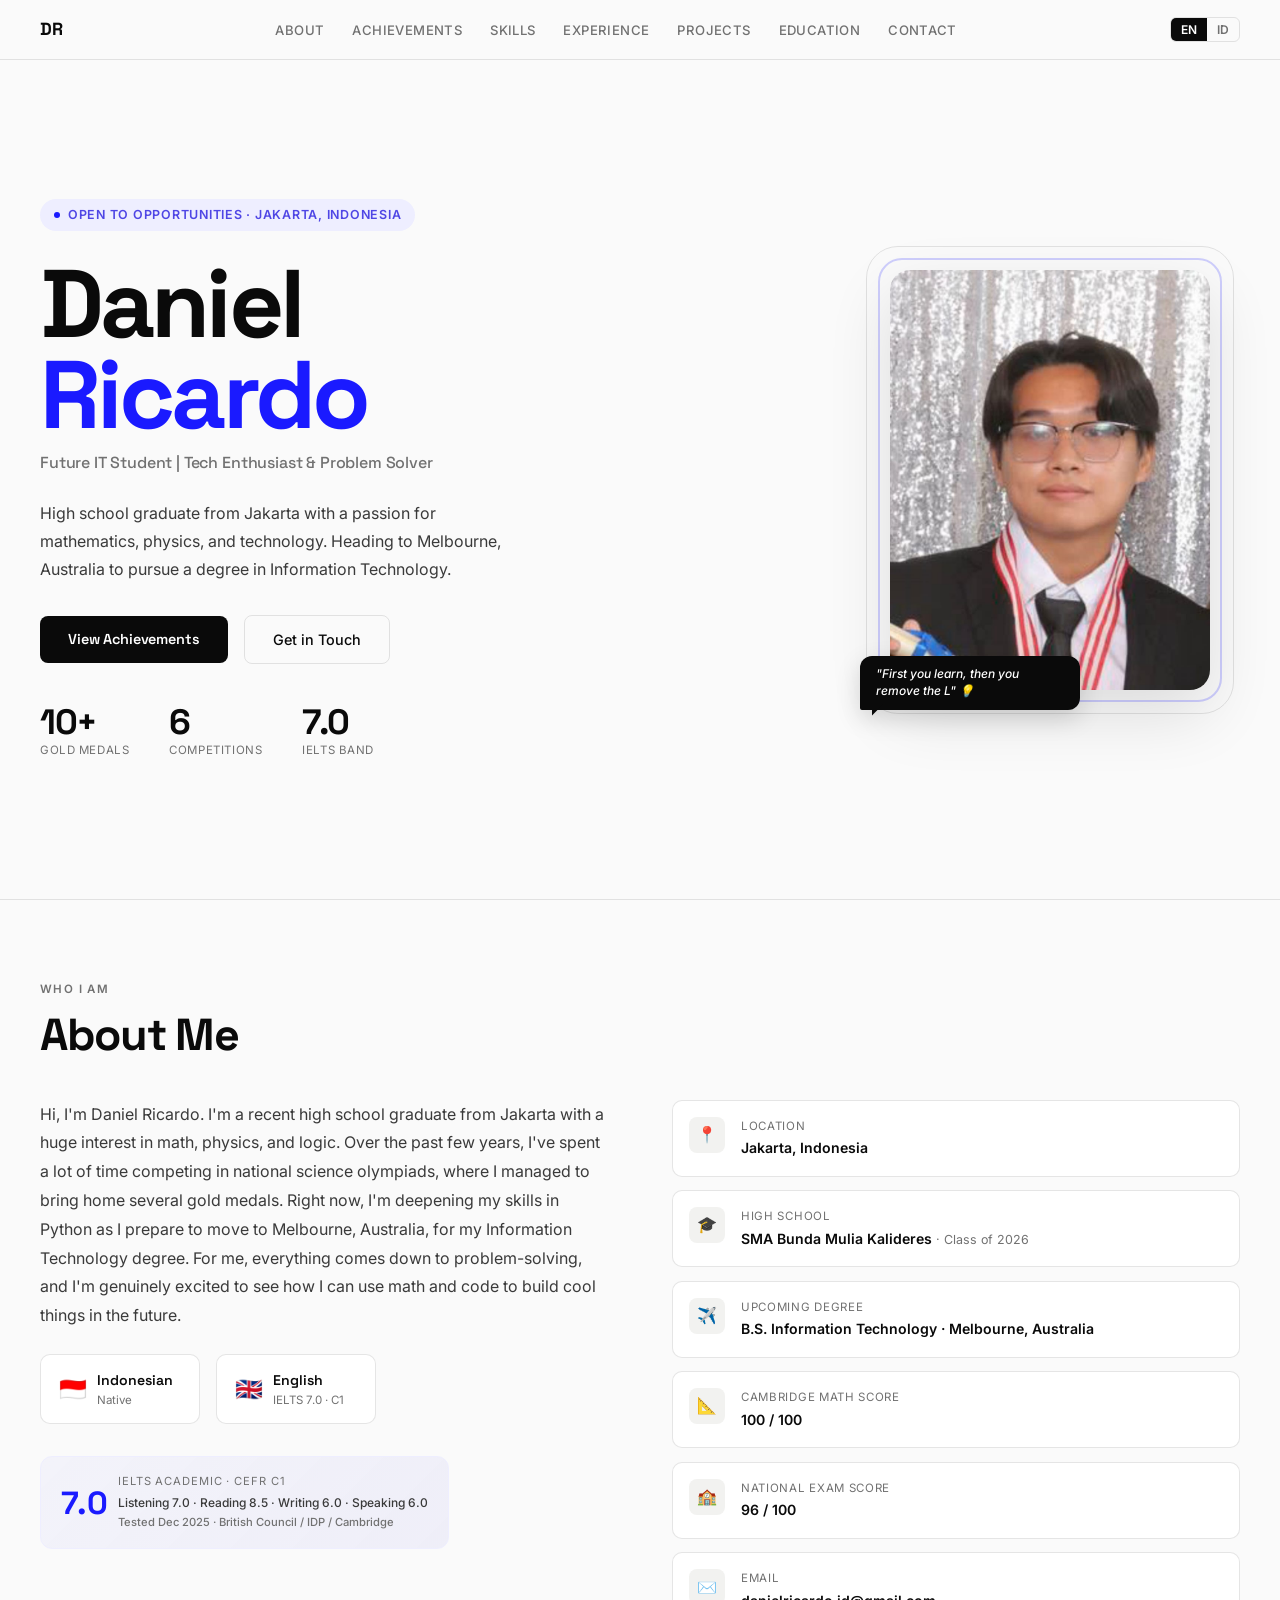
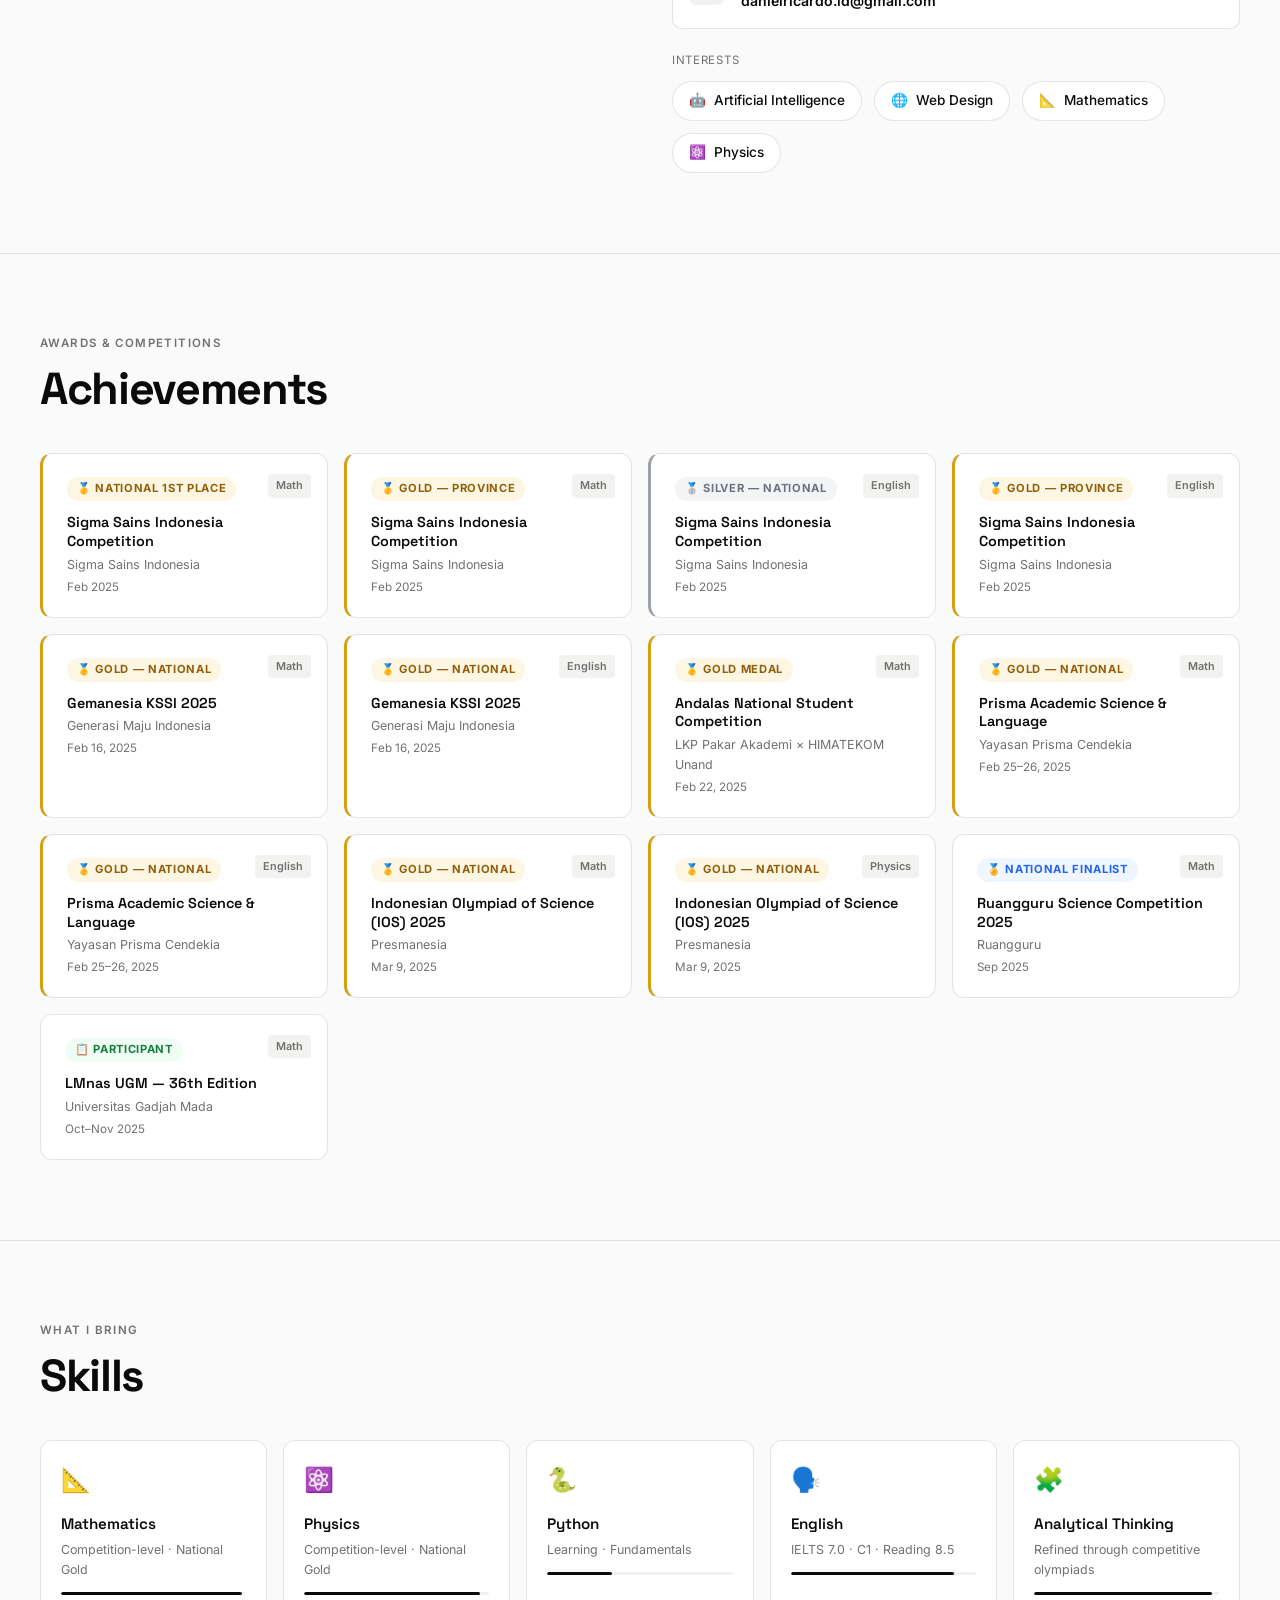
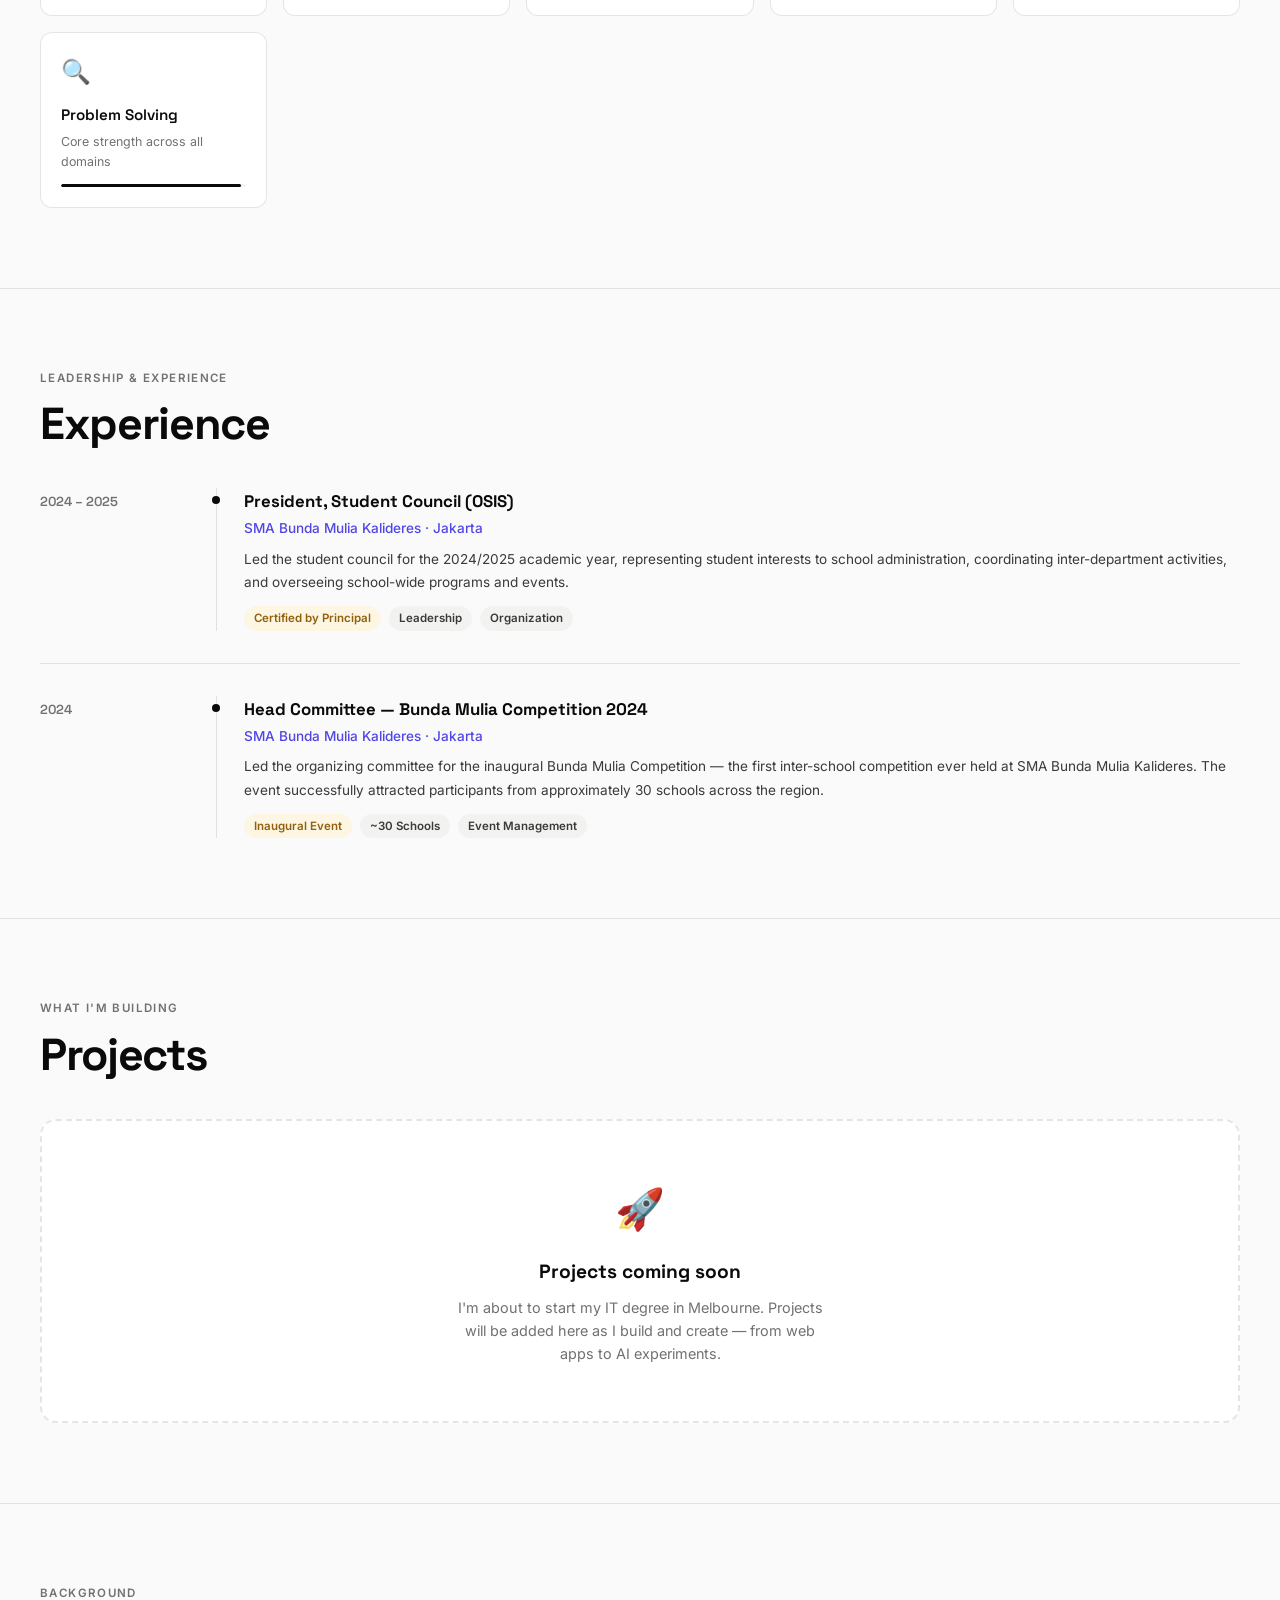
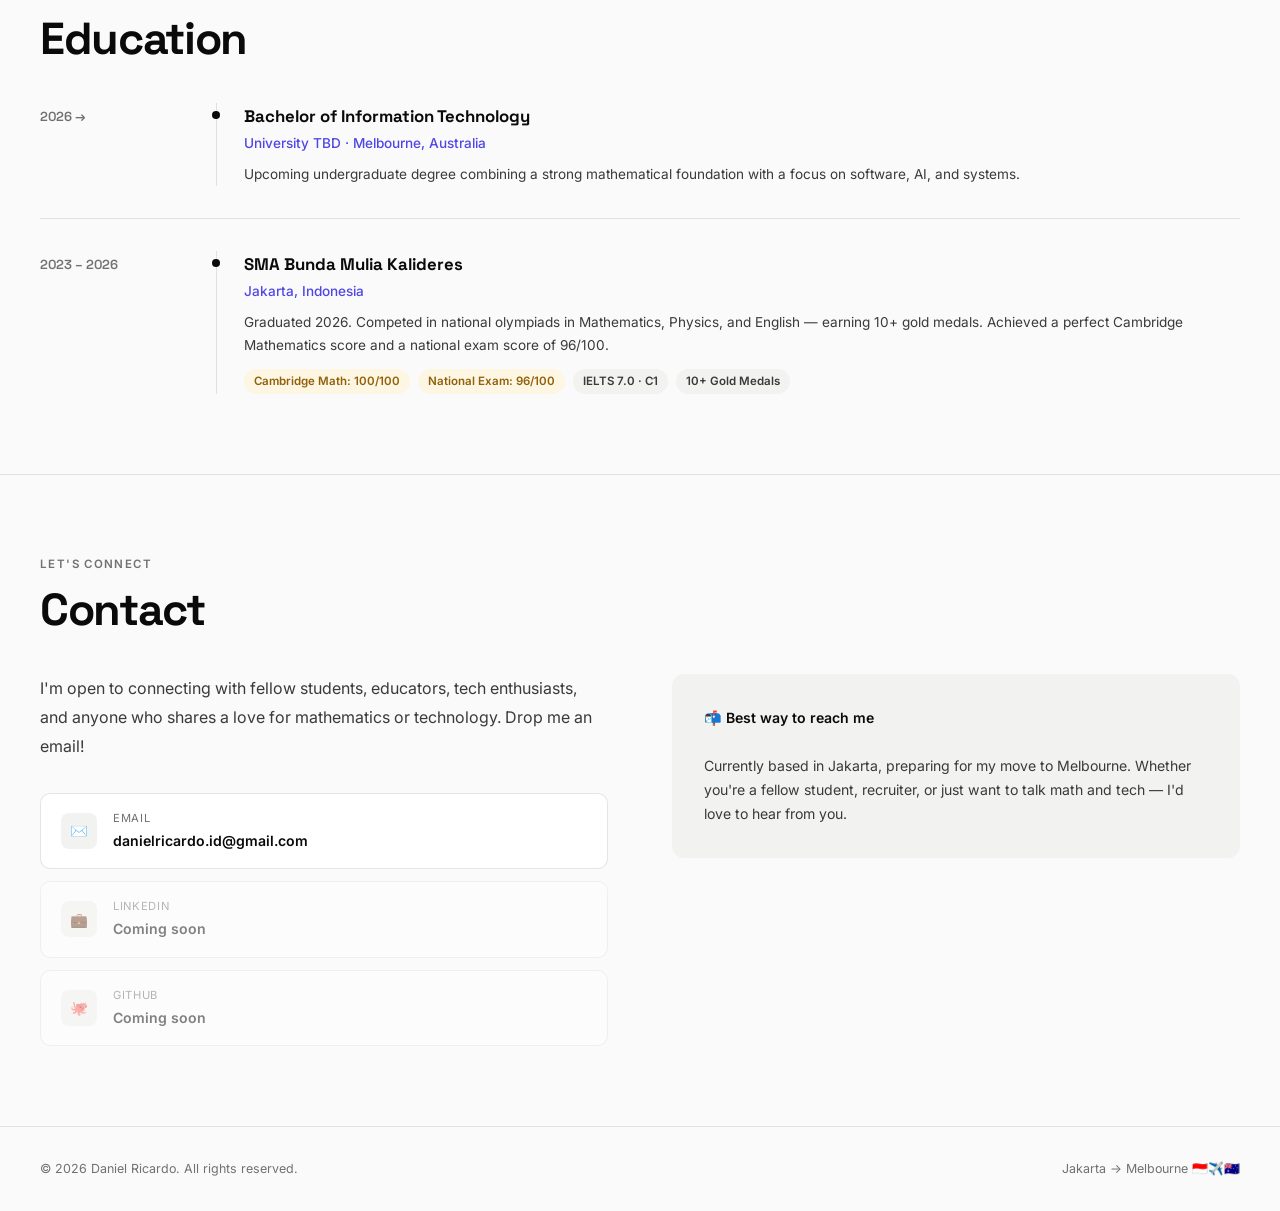
==== commit 1a165095: "Add files via upload" ====
--- a/index.html
+++ b/index.html
@@ -1,930 +1,99 @@
 <!DOCTYPE html>
+<!-- =====================================================================
+     DANIEL RICARDO — PORTFOLIO WEBSITE
+     =====================================================================
+     FILE STRUCTURE:
+       index.html     <- you are here (page content/structure)
+       style.css      <- all colors, fonts, spacing, layout
+       script.js      <- language switcher (EN / ID) logic
+       images/         <- profile photo lives here
+
+     HOW THE BILINGUAL TOGGLE WORKS:
+       Almost every text element below has two attributes:
+         data-en="English version"
+         data-id="Versi Indonesia"
+       script.js reads these and swaps the visible text when you
+       click the EN / ID buttons in the navbar.
+
+     HOW TO EDIT THIS FILE:
+       Use Ctrl+F (Cmd+F on Mac) and search for the SECTION COMMENTS
+       below, e.g. search "ACHIEVEMENTS SECTION" to jump straight to
+       your medal cards. Each section is clearly marked.
+     ===================================================================== -->
 <html lang="en">
-
 <head>
   <meta charset="UTF-8" />
   <meta name="viewport" content="width=device-width, initial-scale=1.0" />
   <title>Daniel Ricardo — Portfolio</title>
-  <link
-    href="https://fonts.googleapis.com/css2?family=Space+Grotesk:wght@400;500;600;700&family=Inter:wght@300;400;500&display=swap"
-    rel="stylesheet"
-  />
-
-  <style>
-
-    /* ============================================================
-       RESET & CSS VARIABLES
-       - Colors, fonts, and spacing used throughout the site
-       - Edit these to change the overall look quickly
-    ============================================================ */
-    * {
-      margin: 0;
-      padding: 0;
-      box-sizing: border-box;
-    }
-
-    :root {
-      /* Text colors */
-      --ink: #0a0a0a;          /* Main text */
-      --ink2: #3a3a3a;         /* Secondary text */
-      --ink3: #717171;         /* Muted text */
-
-      /* Background colors */
-      --bg: #fafafa;           /* Page background */
-      --surface: #ffffff;      /* Card background */
-      --surface2: #f2f2f0;     /* Subtle background */
-
-      /* Accent colors */
-      --accent: #1a1aff;       /* Blue accent */
-      --accent2: #4f46e5;      /* Indigo accent */
-      --accent-light: #eeeeff; /* Light blue tint */
-
-      /* Gold for achievements */
-      --gold: #d4a017;
-      --gold-light: #fdf6e3;
-
-      /* Border */
-      --border: rgba(0, 0, 0, 0.1);
-
-      /* Fonts */
-      --ff-display: "Space Grotesk", sans-serif; /* Headings */
-      --ff-body: "Inter", sans-serif;            /* Body text */
-    }
-
-    html {
-      scroll-behavior: smooth;
-    }
-
-    body {
-      font-family: var(--ff-body);
-      background: var(--bg);
-      color: var(--ink);
-      line-height: 1.6;
-      overflow-x: hidden;
-    }
-
-
-    /* ============================================================
+
+  <!-- Google Fonts: Space Grotesk for headings, Inter for body text -->
+  <link href="https://fonts.googleapis.com/css2?family=Space+Grotesk:wght@400;500;600;700&family=Inter:wght@300;400;500&display=swap" rel="stylesheet" />
+
+  <!-- Our own stylesheet -->
+  <link rel="stylesheet" href="style.css" />
+</head>
+<body>
+
+  <!-- =================================================================
        NAVIGATION BAR
-       - Sticky top bar with links and language toggle
-    ============================================================ */
-    nav {
-      position: sticky;
-      top: 0;
-      z-index: 100;
-      background: rgba(250, 250, 250, 0.92);
-      backdrop-filter: blur(12px);
-      border-bottom: 1px solid var(--border);
-      display: flex;
-      align-items: center;
-      justify-content: space-between;
-      padding: 0 2.5rem;
-      height: 60px;
-    }
-
-    .nav-brand {
-      font-family: var(--ff-display);
-      font-weight: 700;
-      font-size: 1.1rem;
-      letter-spacing: -0.02em;
-      color: var(--ink);
-    }
-
-    .nav-links {
-      display: flex;
-      gap: 1.75rem;
-      list-style: none;
-    }
-
-    .nav-links a {
-      font-size: 0.82rem;
-      font-weight: 500;
-      color: var(--ink3);
-      text-decoration: none;
-      letter-spacing: 0.03em;
-      text-transform: uppercase;
-      transition: color 0.2s;
-    }
-
-    .nav-links a:hover {
-      color: var(--accent);
-    }
-
-    /* Language toggle (EN / ID) */
-    .lang-toggle {
-      display: flex;
-      border: 1px solid var(--border);
-      border-radius: 6px;
-      overflow: hidden;
-    }
-
-    .lang-btn {
-      padding: 4px 10px;
-      font-size: 0.75rem;
-      font-weight: 600;
-      cursor: pointer;
-      border: none;
-      background: transparent;
-      color: var(--ink3);
-      transition: all 0.2s;
-      font-family: var(--ff-body);
-    }
-
-    .lang-btn.active {
-      background: var(--ink);
-      color: #fff;
-    }
-
-
-    /* ============================================================
-       HERO SECTION
-       - The first thing visitors see
-       - Left side: text, Right side: photo
-    ============================================================ */
-    .hero {
-      min-height: calc(100vh - 60px);
-      display: grid;
-      grid-template-columns: 1fr 380px;
-      align-items: center;
-      gap: 4rem;
-      padding: 4rem 2.5rem;
-      border-bottom: 1px solid var(--border);
-      position: relative;
-      overflow: hidden;
-    }
-
-    .hero-left {
-      display: flex;
-      flex-direction: column;
-      justify-content: center;
-    }
-
-    /* Small tag above the name */
-    .hero-tag {
-      display: inline-flex;
-      align-items: center;
-      gap: 8px;
-      background: var(--accent-light);
-      color: var(--accent2);
-      font-size: 0.78rem;
-      font-weight: 600;
-      letter-spacing: 0.06em;
-      text-transform: uppercase;
-      padding: 6px 14px;
-      border-radius: 100px;
-      margin-bottom: 1.75rem;
-      width: fit-content;
-    }
-
-    .hero-tag::before {
-      content: "";
-      width: 6px;
-      height: 6px;
-      background: var(--accent);
-      border-radius: 50%;
-    }
-
-    /* Main name heading */
-    h1.hero-name {
-      font-family: var(--ff-display);
-      font-weight: 700;
-      font-size: clamp(3rem, 8vw, 6rem);
-      line-height: 0.95;
-      letter-spacing: -0.04em;
-      color: var(--ink);
-      margin-bottom: 0.5rem;
-    }
-
-    h1.hero-name span {
-      color: var(--accent); /* "Ricardo" in blue */
-    }
-
-    /* Tagline under the name */
-    .hero-tagline {
-      font-family: var(--ff-display);
-      font-size: 1rem;
-      font-weight: 500;
-      color: var(--ink3);
-      margin-bottom: 1.5rem;
-      letter-spacing: -0.01em;
-    }
-
-    /* Short description paragraph */
-    .hero-desc {
-      max-width: 480px;
-      font-size: 1rem;
-      color: var(--ink2);
-      line-height: 1.75;
-      margin-bottom: 2rem;
-    }
-
-    /* CTA buttons row */
-    .hero-cta {
-      display: flex;
-      gap: 1rem;
-      flex-wrap: wrap;
-      align-items: center;
-      margin-bottom: 2.5rem;
-    }
-
-    .btn-primary {
-      background: var(--ink);
-      color: #fff;
-      padding: 12px 28px;
-      border-radius: 8px;
-      text-decoration: none;
-      font-weight: 600;
-      font-size: 0.9rem;
-      font-family: var(--ff-display);
-      letter-spacing: -0.01em;
-      transition: all 0.2s;
-    }
-
-    .btn-primary:hover {
-      background: var(--accent);
-      transform: translateY(-1px);
-    }
-
-    .btn-ghost {
-      color: var(--ink);
-      padding: 12px 28px;
-      border-radius: 8px;
-      text-decoration: none;
-      font-weight: 500;
-      font-size: 0.9rem;
-      border: 1px solid var(--border);
-      transition: all 0.2s;
-    }
-
-    .btn-ghost:hover {
-      border-color: var(--ink);
-      transform: translateY(-1px);
-    }
-
-    /* Stats row (Gold Medals, Competitions, IELTS) */
-    .hero-stats {
-      display: flex;
-      gap: 2.5rem;
-    }
-
-    .stat-num {
-      font-family: var(--ff-display);
-      font-size: 2.2rem;
-      font-weight: 700;
-      letter-spacing: -0.04em;
-      line-height: 1;
-      color: var(--ink);
-    }
-
-    .stat-label {
-      font-size: 0.72rem;
-      color: var(--ink3);
-      letter-spacing: 0.05em;
-      text-transform: uppercase;
-      margin-top: 2px;
-    }
-
-    /* Right side: profile photo */
-    .hero-right {
-      display: flex;
-      justify-content: center;
-      align-items: center;
-    }
-
-    .hero-photo-wrap {
-      position: relative;
-      width: 320px;
-      height: 420px;
-    }
-
-    /* Decorative border rings around photo */
-    .hero-photo-wrap::before {
-      content: "";
-      position: absolute;
-      inset: -12px;
-      border: 2px solid var(--accent);
-      border-radius: 24px;
-      opacity: 0.2;
-    }
-
-    .hero-photo-wrap::after {
-      content: "";
-      position: absolute;
-      inset: -24px;
-      border: 1px solid var(--border);
-      border-radius: 32px;
-    }
-
-    .hero-photo {
-      width: 100%;
-      height: 100%;
-      object-fit: cover;
-      object-position: center top;
-      border-radius: 20px;
-      display: block;
-      box-shadow: 0 24px 64px rgba(0, 0, 0, 0.12);
-    }
-
-    /* Fun fact speech bubble below photo */
-    .fun-fact-bubble {
-      position: absolute;
-      bottom: -20px;
-      left: -30px;
-      background: var(--ink);
-      color: #fff;
-      font-size: 0.75rem;
-      font-weight: 500;
-      font-style: italic;
-      padding: 10px 16px;
-      border-radius: 12px;
-      border-bottom-left-radius: 2px;
-      max-width: 220px;
-      line-height: 1.4;
-      box-shadow: 0 8px 24px rgba(0, 0, 0, 0.15);
-      z-index: 2;
-    }
-
-    .fun-fact-bubble::after {
-      content: "";
-      position: absolute;
-      bottom: -6px;
-      left: 12px;
-      width: 12px;
-      height: 12px;
-      background: var(--ink);
-      clip-path: polygon(0 0, 100% 0, 0 100%);
-    }
-
-
-    /* ============================================================
-       SHARED SECTION STYLES
-       - Used across About, Skills, Experience, etc.
-    ============================================================ */
-    section {
-      padding: 5rem 2.5rem;
-      border-bottom: 1px solid var(--border);
-    }
-
-    /* Small uppercase label above section title */
-    .sec-eyebrow {
-      font-size: 0.72rem;
-      font-weight: 600;
-      letter-spacing: 0.12em;
-      text-transform: uppercase;
-      color: var(--ink3);
-      margin-bottom: 0.75rem;
-    }
-
-    /* Main section heading */
-    .sec-title {
-      font-family: var(--ff-display);
-      font-size: clamp(1.8rem, 4vw, 2.8rem);
-      font-weight: 700;
-      letter-spacing: -0.03em;
-      line-height: 1.1;
-      color: var(--ink);
-      margin-bottom: 2.5rem;
-    }
-
-
-    /* ============================================================
-       ABOUT SECTION
-    ============================================================ */
-    .about-grid {
-      display: grid;
-      grid-template-columns: 1fr 1fr;
-      gap: 4rem;
-      align-items: start;
-    }
-
-    .about-text p {
-      color: var(--ink2);
-      line-height: 1.8;
-      margin-bottom: 1rem;
-    }
-
-    .about-text p:last-child {
-      margin-bottom: 0;
-    }
-
-    /* Language chips (Indonesian / English) */
-    .lang-grid {
-      display: flex;
-      gap: 1rem;
-      flex-wrap: wrap;
-      margin-top: 1.5rem;
-    }
-
-    .lang-chip {
-      display: flex;
-      align-items: center;
-      gap: 10px;
-      background: var(--surface);
-      border: 1px solid var(--border);
-      border-radius: 10px;
-      padding: 0.85rem 1.1rem;
-      min-width: 160px;
-    }
-
-    .lang-flag {
-      font-size: 1.4rem;
-    }
-
-    .lang-name {
-      font-family: var(--ff-display);
-      font-weight: 600;
-      font-size: 0.88rem;
-      color: var(--ink);
-    }
-
-    .lang-level {
-      font-size: 0.72rem;
-      color: var(--ink3);
-    }
-
-    /* IELTS score badge */
-    .ielts-badge {
-      display: inline-flex;
-      align-items: center;
-      gap: 10px;
-      background: linear-gradient(135deg, #1a1aff08, #4f46e510);
-      border: 1px solid var(--accent-light);
-      border-radius: 12px;
-      padding: 1rem 1.25rem;
-      margin-top: 0.5rem;
-    }
-
-    .ielts-score {
-      font-family: var(--ff-display);
-      font-size: 2rem;
-      font-weight: 700;
-      color: var(--accent);
-      line-height: 1;
-    }
-
-    .ielts-label {
-      font-size: 0.7rem;
-      text-transform: uppercase;
-      letter-spacing: 0.08em;
-      color: var(--ink3);
-      margin-bottom: 2px;
-    }
-
-    .ielts-breakdown {
-      font-size: 0.75rem;
-      color: var(--ink2);
-      font-weight: 500;
-    }
-
-    /* About Me fact cards (right column) */
-    .about-facts {
-      display: flex;
-      flex-direction: column;
-      gap: 0.85rem;
-    }
-
-    .fact-row {
-      display: flex;
-      align-items: flex-start;
-      gap: 1rem;
-      padding: 1rem;
-      background: var(--surface);
-      border: 1px solid var(--border);
-      border-radius: 10px;
-    }
-
-    .fact-icon {
-      width: 36px;
-      height: 36px;
-      background: var(--surface2);
-      border-radius: 8px;
-      display: flex;
-      align-items: center;
-      justify-content: center;
-      flex-shrink: 0;
-      font-size: 1rem;
-    }
-
-    .fact-label {
-      font-size: 0.72rem;
-      color: var(--ink3);
-      text-transform: uppercase;
-      letter-spacing: 0.06em;
-      margin-bottom: 2px;
-    }
-
-    .fact-value {
-      font-weight: 600;
-      font-size: 0.88rem;
-      color: var(--ink);
-    }
-
-    .fact-value small {
-      font-weight: 400;
-      color: var(--ink3);
-      font-size: 0.78rem;
-    }
-
-    /* Interest chips (AI, Web Design, etc.) */
-    .interests-grid {
-      display: flex;
-      flex-wrap: wrap;
-      gap: 0.75rem;
-    }
-
-    .interest-chip {
-      display: flex;
-      align-items: center;
-      gap: 8px;
-      background: var(--surface);
-      border: 1px solid var(--border);
-      border-radius: 100px;
-      padding: 8px 16px;
-      font-size: 0.85rem;
-      font-weight: 500;
-      color: var(--ink);
-      transition: all 0.2s;
-    }
-
-    .interest-chip:hover {
-      border-color: var(--accent);
-      color: var(--accent);
-      background: var(--accent-light);
-    }
-
-
-    /* ============================================================
-       ACHIEVEMENTS SECTION
-       - Gold/silver bordered cards for each competition
-    ============================================================ */
-    .ach-grid {
-      display: grid;
-      grid-template-columns: repeat(auto-fill, minmax(280px, 1fr));
-      gap: 1rem;
-    }
-
-    .ach-card {
-      background: var(--surface);
-      border: 1px solid var(--border);
-      border-radius: 12px;
-      padding: 1.25rem 1.5rem;
-      position: relative;
-      overflow: hidden;
-      transition: all 0.2s;
-    }
-
-    .ach-card:hover {
-      border-color: var(--ink);
-      transform: translateY(-2px);
-      box-shadow: 0 8px 24px rgba(0, 0, 0, 0.06);
-    }
-
-    /* Gold left border for gold medals */
-    .ach-card.gold {
-      border-left: 3px solid var(--gold);
-    }
-
-    /* Silver left border for silver medals */
-    .ach-card.silver {
-      border-left: 3px solid #9ca3af;
-    }
-
-    /* Medal pill badge */
-    .ach-medal {
-      display: inline-flex;
-      align-items: center;
-      gap: 6px;
-      font-size: 0.7rem;
-      font-weight: 700;
-      letter-spacing: 0.06em;
-      text-transform: uppercase;
-      padding: 3px 10px;
-      border-radius: 100px;
-      margin-bottom: 0.75rem;
-    }
-
-    .medal-gold     { background: var(--gold-light); color: #92600a; }
-    .medal-silver   { background: #f3f4f6;           color: #6b7280; }
-    .medal-finalist { background: #eff6ff;            color: #2563eb; }
-    .medal-participant { background: #f0fdf4;         color: #15803d; }
-
-    .ach-title {
-      font-family: var(--ff-display);
-      font-weight: 600;
-      font-size: 0.9rem;
-      color: var(--ink);
-      margin-bottom: 0.25rem;
-      line-height: 1.3;
-    }
-
-    .ach-org  { font-size: 0.78rem; color: var(--ink3); margin-bottom: 0.2rem; }
-    .ach-date { font-size: 0.73rem; color: var(--ink3); }
-
-    /* Subject tag (Math / English / Physics) — top right of card */
-    .ach-subject {
-      position: absolute;
-      right: 1rem;
-      top: 1.25rem;
-      font-size: 0.68rem;
-      font-weight: 600;
-      color: var(--ink3);
-      background: var(--surface2);
-      padding: 3px 8px;
-      border-radius: 4px;
-    }
-
-
-    /* ============================================================
-       SKILLS SECTION
-    ============================================================ */
-    .skills-grid {
-      display: grid;
-      grid-template-columns: repeat(auto-fill, minmax(200px, 1fr));
-      gap: 1rem;
-    }
-
-    .skill-card {
-      background: var(--surface);
-      border: 1px solid var(--border);
-      border-radius: 12px;
-      padding: 1.25rem;
-      transition: all 0.2s;
-    }
-
-    .skill-card:hover {
-      border-color: var(--ink);
-      transform: translateY(-1px);
-    }
-
-    .skill-icon  { font-size: 1.5rem; margin-bottom: 0.75rem; }
-    .skill-name  { font-family: var(--ff-display); font-weight: 600; font-size: 0.95rem; color: var(--ink); margin-bottom: 0.25rem; }
-    .skill-level { font-size: 0.78rem; color: var(--ink3); margin-bottom: 0.75rem; }
-
-    /* Progress bar */
-    .skill-bar  { height: 3px; background: var(--surface2); border-radius: 2px; overflow: hidden; }
-    .skill-fill { height: 100%; border-radius: 2px; background: var(--ink); }
-
-
-    /* ============================================================
-       EXPERIENCE & EDUCATION SECTIONS
-       - Shared timeline layout
-    ============================================================ */
-    .timeline {
-      display: flex;
-      flex-direction: column;
-    }
-
-    .tl-item {
-      display: grid;
-      grid-template-columns: 160px 1fr;
-      gap: 0 2rem;
-      padding: 2rem 0;
-      border-bottom: 1px solid var(--border);
-    }
-
-    .tl-item:first-child { padding-top: 0; }
-    .tl-item:last-child  { border-bottom: none; padding-bottom: 0; }
-
-    /* Year label on the left */
-    .tl-year {
-      font-family: var(--ff-display);
-      font-size: 0.82rem;
-      font-weight: 600;
-      color: var(--ink3);
-      padding-top: 3px;
-    }
-
-    /* Dot on the vertical line */
-    .tl-dot {
-      width: 8px;
-      height: 8px;
-      background: var(--ink);
-      border-radius: 50%;
-      position: absolute;
-      left: -20px;
-      top: 8px;
-    }
-
-    /* Content area with vertical line */
-    .tl-content {
-      position: relative;
-      padding-left: 12px;
-    }
-
-    .tl-content::before {
-      content: "";
-      position: absolute;
-      left: -16px;
-      top: 0;
-      bottom: 0;
-      width: 1px;
-      background: var(--border);
-    }
-
-    .tl-heading { font-family: var(--ff-display); font-weight: 700; font-size: 1.05rem; color: var(--ink); margin-bottom: 0.2rem; }
-    .tl-sub     { font-size: 0.85rem; color: var(--accent2); font-weight: 500; margin-bottom: 0.5rem; }
-    .tl-desc    { font-size: 0.85rem; color: var(--ink2); line-height: 1.7; }
-
-    /* Badge pills under timeline entries */
-    .tl-badges {
-      display: flex;
-      flex-wrap: wrap;
-      gap: 0.5rem;
-      margin-top: 0.75rem;
-    }
-
-    .tl-badge {
-      font-size: 0.72rem;
-      font-weight: 600;
-      padding: 3px 10px;
-      border-radius: 100px;
-      background: var(--surface2);
-      color: var(--ink2);
-    }
-
-    /* Gold highlighted badge */
-    .tl-badge.highlight {
-      background: var(--gold-light);
-      color: #92600a;
-    }
-
-
-    /* ============================================================
-       PROJECTS SECTION
-       - Placeholder until projects are added
-    ============================================================ */
-    .projects-placeholder {
-      background: var(--surface);
-      border: 2px dashed var(--border);
-      border-radius: 16px;
-      padding: 3.5rem;
-      text-align: center;
-    }
-
-    .proj-icon    { font-size: 2.5rem; margin-bottom: 1rem; }
-    .proj-coming  { font-family: var(--ff-display); font-size: 1.2rem; font-weight: 700; color: var(--ink); margin-bottom: 0.5rem; }
-    .proj-sub     { font-size: 0.9rem; color: var(--ink3); max-width: 380px; margin: 0 auto; }
-
-
-    /* ============================================================
-       CONTACT SECTION
-    ============================================================ */
-    .contact-inner {
-      display: grid;
-      grid-template-columns: 1fr 1fr;
-      gap: 4rem;
-      align-items: start;
-    }
-
-    .contact-lede {
-      font-size: 1rem;
-      color: var(--ink2);
-      line-height: 1.8;
-      margin-bottom: 2rem;
-    }
-
-    .contact-links {
-      display: flex;
-      flex-direction: column;
-      gap: 0.75rem;
-    }
-
-    .contact-link {
-      display: flex;
-      align-items: center;
-      gap: 1rem;
-      padding: 1rem 1.25rem;
-      background: var(--surface);
-      border: 1px solid var(--border);
-      border-radius: 10px;
-      text-decoration: none;
-      color: var(--ink);
-      transition: all 0.2s;
-    }
-
-    .contact-link:hover        { border-color: var(--ink); transform: translateX(4px); }
-    .contact-link.disabled     { opacity: 0.5; cursor: default; pointer-events: none; }
-
-    .cl-icon  { width: 36px; height: 36px; background: var(--surface2); border-radius: 8px; display: flex; align-items: center; justify-content: center; font-size: 0.9rem; flex-shrink: 0; }
-    .cl-label { font-size: 0.7rem; text-transform: uppercase; letter-spacing: 0.06em; color: var(--ink3); margin-bottom: 2px; }
-    .cl-value { font-weight: 600; font-size: 0.88rem; }
-
-    .contact-note {
-      background: var(--surface2);
-      border-radius: 12px;
-      padding: 2rem;
-      font-size: 0.88rem;
-      color: var(--ink2);
-      line-height: 1.7;
-    }
-
-    .contact-note strong { color: var(--ink); font-weight: 600; }
-
-
-    /* ============================================================
-       FOOTER
-    ============================================================ */
-    footer {
-      padding: 2rem 2.5rem;
-      display: flex;
-      align-items: center;
-      justify-content: space-between;
-    }
-
-    .footer-copy { font-size: 0.78rem; color: var(--ink3); }
-
-
-    /* ============================================================
-       RESPONSIVE — Mobile adjustments
-    ============================================================ */
-    @media (max-width: 900px) {
-      .hero                        { grid-template-columns: 1fr; padding: 3rem 1.5rem 4rem; }
-      .hero-right                  { display: none; }
-      .about-grid, .contact-inner  { grid-template-columns: 1fr; gap: 2rem; }
-      .tl-item                     { grid-template-columns: 1fr; gap: 0.25rem; }
-      .tl-content::before          { display: none; }
-    }
-
-    @media (max-width: 600px) {
-      nav           { padding: 0 1.25rem; }
-      .nav-links    { display: none; }
-      section       { padding: 3rem 1.25rem; }
-      .hero         { padding: 2.5rem 1.25rem 3rem; }
-      .hero-stats   { gap: 1.5rem; }
-    }
-
-  </style>
-</head>
-
-<body>
-
-  <!-- ============================================================
-       NAVIGATION
-  ============================================================ -->
+       ================================================================= -->
   <nav>
     <span class="nav-brand">DR</span>
 
     <ul class="nav-links">
-      <li><a href="#about"        data-en="About"        data-id="Tentang"    >About</a></li>
-      <li><a href="#achievements" data-en="Achievements" data-id="Prestasi"   >Achievements</a></li>
-      <li><a href="#skills"       data-en="Skills"       data-id="Keahlian"   >Skills</a></li>
-      <li><a href="#experience"   data-en="Experience"   data-id="Pengalaman" >Experience</a></li>
-      <li><a href="#projects"     data-en="Projects"     data-id="Proyek"     >Projects</a></li>
-      <li><a href="#education"    data-en="Education"    data-id="Pendidikan" >Education</a></li>
-      <li><a href="#contact"      data-en="Contact"      data-id="Kontak"     >Contact</a></li>
+      <li><a href="#about" data-en="About" data-id="Tentang">About</a></li>
+      <li><a href="#achievements" data-en="Achievements" data-id="Prestasi">Achievements</a></li>
+      <li><a href="#skills" data-en="Skills" data-id="Keahlian">Skills</a></li>
+      <li><a href="#experience" data-en="Experience" data-id="Pengalaman">Experience</a></li>
+      <li><a href="#projects" data-en="Projects" data-id="Proyek">Projects</a></li>
+      <li><a href="#education" data-en="Education" data-id="Pendidikan">Education</a></li>
+      <li><a href="#contact" data-en="Contact" data-id="Kontak">Contact</a></li>
     </ul>
 
-    <!-- Language toggle -->
+    <!-- Language switch buttons — calls setLang() in script.js -->
     <div class="lang-toggle">
       <button class="lang-btn active" onclick="setLang('en')">EN</button>
-      <button class="lang-btn"        onclick="setLang('id')">ID</button>
+      <button class="lang-btn" onclick="setLang('id')">ID</button>
     </div>
   </nav>
 
 
-  <!-- ============================================================
-       HERO SECTION
-       To edit: change the name, tagline, description, or stats
-  ============================================================ -->
+  <!-- =================================================================
+       HERO SECTION (name, tagline, photo, quick stats)
+       ================================================================= -->
   <section class="hero" id="home">
 
     <div class="hero-left">
+
+      <!-- Small badge above your name -->
       <div class="hero-tag"
-        data-en="Open to opportunities · Jakarta, Indonesia"
-        data-id="Terbuka untuk peluang · Jakarta, Indonesia">
+           data-en="Open to opportunities · Jakarta, Indonesia"
+           data-id="Terbuka untuk peluang · Jakarta, Indonesia">
         Open to opportunities · Jakarta, Indonesia
       </div>
 
-      <h1 class="hero-name">
-        Daniel<br>
-        <span>Ricardo</span>
-      </h1>
-
+      <h1 class="hero-name">Daniel<br><span>Ricardo</span></h1>
+
+      <!-- TO EDIT: your tagline -->
       <p class="hero-tagline"
-        data-en="Future IT Student | Tech Enthusiast &amp; Problem Solver"
-        data-id="Calon Mahasiswa IT | Pecinta Teknologi &amp; Pemecah Masalah">
+         data-en="Future IT Student | Tech Enthusiast &amp; Problem Solver"
+         data-id="Calon Mahasiswa IT | Pecinta Teknologi &amp; Pemecah Masalah">
         Future IT Student | Tech Enthusiast &amp; Problem Solver
       </p>
 
+      <!-- TO EDIT: your short intro paragraph -->
       <p class="hero-desc"
-        data-en="High school graduate from Jakarta with a passion for mathematics, physics, and technology. Heading to Melbourne, Australia to pursue a degree in Information Technology."
-        data-id="Lulusan SMA dari Jakarta dengan semangat tinggi di bidang matematika, fisika, dan teknologi. Akan melanjutkan studi ke Melbourne, Australia dalam bidang Teknologi Informasi.">
-        High school graduate from Jakarta with a passion for mathematics, physics, and technology.
-        Heading to Melbourne, Australia to pursue a degree in Information Technology.
+         data-en="High school graduate from Jakarta with a passion for mathematics, physics, and technology. Heading to Melbourne, Australia to pursue a degree in Information Technology."
+         data-id="Lulusan SMA dari Jakarta dengan semangat tinggi di bidang matematika, fisika, dan teknologi. Akan melanjutkan studi ke Melbourne, Australia dalam bidang Teknologi Informasi.">
+        High school graduate from Jakarta with a passion for mathematics, physics, and technology. Heading to Melbourne, Australia to pursue a degree in Information Technology.
       </p>
 
       <div class="hero-cta">
-        <a href="#achievements" class="btn-primary"
-          data-en="View Achievements" data-id="Lihat Prestasi">
-          View Achievements
-        </a>
-        <a href="#contact" class="btn-ghost"
-          data-en="Get in Touch" data-id="Hubungi Saya">
-          Get in Touch
-        </a>
-      </div>
-
-      <!-- Quick stats -->
+        <a href="#achievements" class="btn-primary" data-en="View Achievements" data-id="Lihat Prestasi">View Achievements</a>
+        <a href="#contact" class="btn-ghost" data-en="Get in Touch" data-id="Hubungi Saya">Get in Touch</a>
+      </div>
+
+      <!-- Quick stats row: TO EDIT the numbers, just change the text inside .stat-num -->
       <div class="hero-stats">
         <div class="stat-item">
           <div class="stat-num">10+</div>
@@ -939,50 +108,37 @@
           <div class="stat-label">IELTS Band</div>
         </div>
       </div>
-    </div>
-
-    <!-- Profile photo -->
+
+    </div>
+
+    <!-- Profile photo + fun fact bubble -->
     <div class="hero-right">
       <div class="hero-photo-wrap">
-        <img
-          class="hero-photo"
-          src="[data-uri]